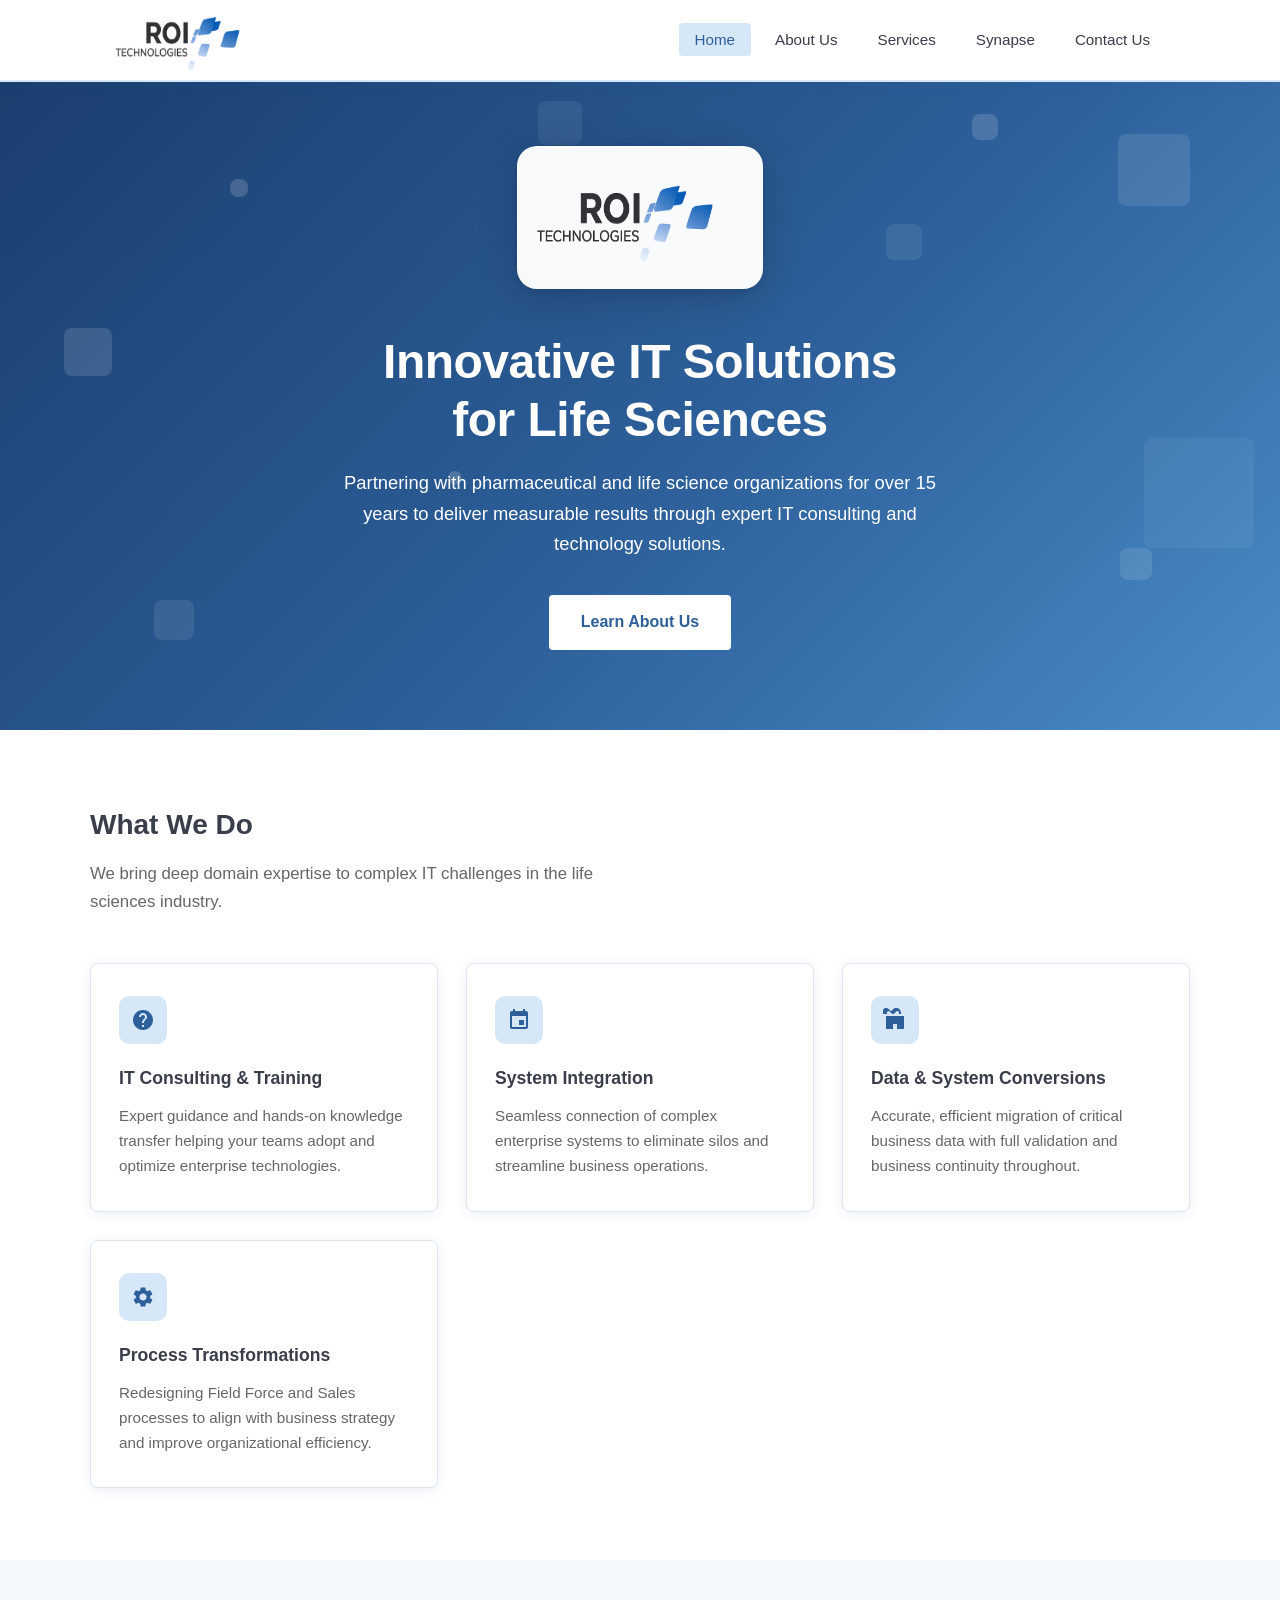
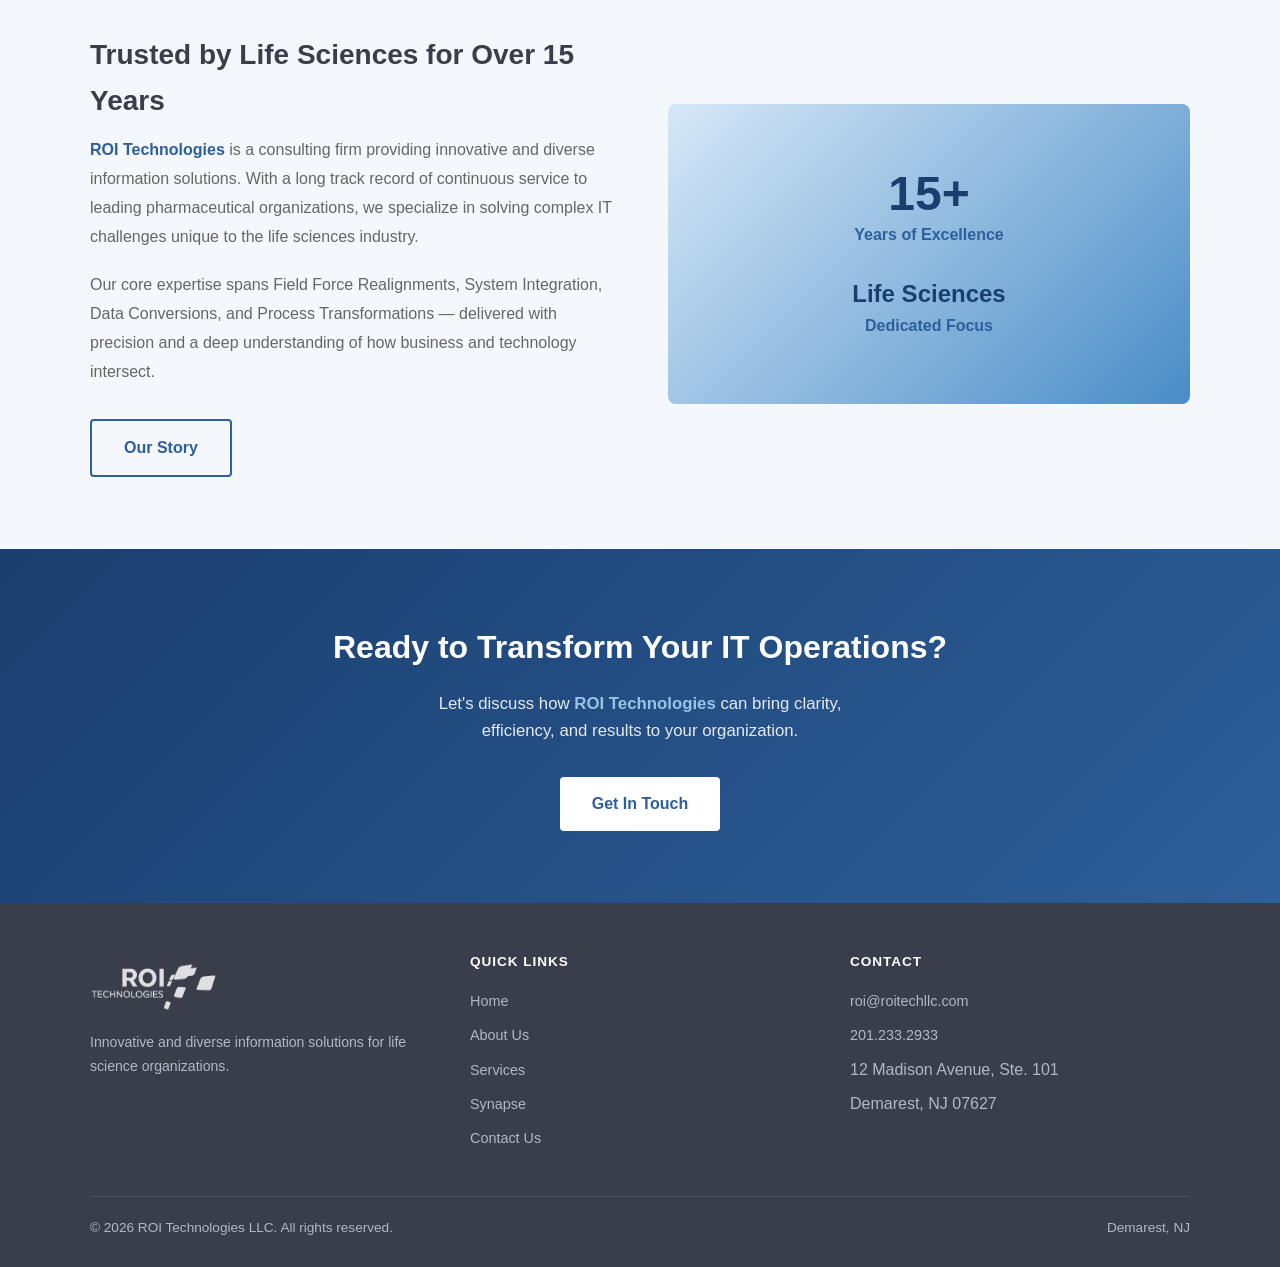
==== index.html @ d8c451ba "Add Synapse app page; link it in nav and footer across all pages Co-Authored-By: Claude Opus 4.8 (1M" ====
<!DOCTYPE html>
<html lang="en">
<head>
  <meta charset="UTF-8" />
  <meta name="viewport" content="width=device-width, initial-scale=1.0" />
  <title>ROI Technologies — IT Consulting for Life Sciences</title>
  <meta name="description" content="ROI Technologies is an IT consulting firm specializing in life science organizations. 15+ years delivering system integrations, data conversions, and process transformations." />
  <link rel="stylesheet" href="css/styles.css" />
</head>
<body>

  <!-- NAVIGATION -->
  <header>
    <nav>
      <a class="nav-logo" href="index.html">
        <img src="images/RT_LOGO_HIGH_RES.png" alt="ROI Technologies" />
      </a>
      <ul class="nav-links">
        <li><a href="index.html" class="active">Home</a></li>
        <li><a href="about.html">About Us</a></li>
        <li><a href="services.html">Services</a></li>
        <li><a href="synapse.html">Synapse</a></li>
        <li><a href="contact.html">Contact Us</a></li>
      </ul>
    </nav>
  </header>

  <!-- HERO -->
  <section class="hero">
    <div class="hero-squares" aria-hidden="true">
      <span class="sq sq-1"></span>
      <span class="sq sq-2"></span>
      <span class="sq sq-3"></span>
      <span class="sq sq-4"></span>
      <span class="sq sq-5"></span>
      <span class="sq sq-6"></span>
      <span class="sq sq-7"></span>
      <span class="sq sq-8"></span>
      <span class="sq sq-9"></span>
      <span class="sq sq-10"></span>
    </div>
    <div class="hero-logo-card">
      <span class="logo-crop">
        <img src="images/RT_LOGO_HIGH_RES.png" alt="ROI Technologies" />
      </span>
    </div>
    <h1>Innovative IT Solutions<br>for Life Sciences</h1>
    <p>Partnering with pharmaceutical and life science organizations for over 15 years to deliver measurable results through expert IT consulting and technology solutions.</p>
    <a href="about.html" class="btn btn-primary">Learn About Us</a>
  </section>

  <!-- SERVICE HIGHLIGHTS -->
  <section>
    <div class="section-inner">
      <h2 class="section-title">What We Do</h2>
      <p class="section-subtitle">We bring deep domain expertise to complex IT challenges in the life sciences industry.</p>

      <div class="cards">
        <div class="card">
          <div class="card-icon">
            <!-- consulting icon -->
            <svg viewBox="0 0 24 24" xmlns="http://www.w3.org/2000/svg">
              <path d="M12 2C6.48 2 2 6.48 2 12s4.48 10 10 10 10-4.48 10-10S17.52 2 12 2zm1 17h-2v-2h2v2zm2.07-7.75l-.9.92C13.45 12.9 13 13.5 13 15h-2v-.5c0-1.1.45-2.1 1.17-2.83l1.24-1.26c.37-.36.59-.86.59-1.41 0-1.1-.9-2-2-2s-2 .9-2 2H8c0-2.21 1.79-4 4-4s4 1.79 4 4c0 .88-.36 1.68-.93 2.25z"/>
            </svg>
          </div>
          <h3>IT Consulting &amp; Training</h3>
          <p>Expert guidance and hands-on knowledge transfer helping your teams adopt and optimize enterprise technologies.</p>
        </div>

        <div class="card">
          <div class="card-icon">
            <!-- integration icon -->
            <svg viewBox="0 0 24 24" xmlns="http://www.w3.org/2000/svg">
              <path d="M17 12h-5v5h5v-5zM16 1v2H8V1H6v2H5c-1.11 0-1.99.9-1.99 2L3 19c0 1.1.89 2 2 2h14c1.1 0 2-.9 2-2V5c0-1.1-.9-2-2-2h-1V1h-2zm3 18H5V8h14v11z"/>
            </svg>
          </div>
          <h3>System Integration</h3>
          <p>Seamless connection of complex enterprise systems to eliminate silos and streamline business operations.</p>
        </div>

        <div class="card">
          <div class="card-icon">
            <!-- data icon -->
            <svg viewBox="0 0 24 24" xmlns="http://www.w3.org/2000/svg">
              <path d="M20 6h-2.18c.07-.44.18-.86.18-1.3C18 2.12 15.88 0 13.3 0c-1.3 0-2.49.52-3.39 1.39L8 3.35 6.09 1.39C5.19.52 4 0 2.7 0 1.12 0-.01 1.12-.01 2.7c0 .44.12.86.18 1.3H-2v2h24V6zm-11.1 0H4.18C4.07 5.57 4 5.14 4 4.7c0-.88.72-1.6 1.6-1.6.44 0 .83.18 1.12.47l2.3 2.28-.12.15zM16 4.7c0 .44-.07.87-.18 1.3h-4.72l-.12-.15 2.3-2.28c.29-.29.68-.47 1.12-.47.88 0 1.6.72 1.6 1.6zM3 8v13h7v-5h4v5h7V8H3z"/>
            </svg>
          </div>
          <h3>Data &amp; System Conversions</h3>
          <p>Accurate, efficient migration of critical business data with full validation and business continuity throughout.</p>
        </div>

        <div class="card">
          <div class="card-icon">
            <!-- process icon -->
            <svg viewBox="0 0 24 24" xmlns="http://www.w3.org/2000/svg">
              <path d="M19.14 12.94c.04-.3.06-.61.06-.94 0-.32-.02-.64-.07-.94l2.03-1.58c.18-.14.23-.41.12-.61l-1.92-3.32c-.12-.22-.37-.29-.59-.22l-2.39.96c-.5-.38-1.03-.7-1.62-.94l-.36-2.54c-.04-.24-.24-.41-.48-.41h-3.84c-.24 0-.43.17-.47.41l-.36 2.54c-.59.24-1.13.57-1.62.94l-2.39-.96c-.22-.08-.47 0-.59.22L2.74 8.87c-.12.21-.08.47.12.61l2.03 1.58c-.05.3-.09.63-.09.94s.02.64.07.94l-2.03 1.58c-.18.14-.23.41-.12.61l1.92 3.32c.12.22.37.29.59.22l2.39-.96c.5.38 1.03.7 1.62.94l.36 2.54c.05.24.24.41.48.41h3.84c.24 0 .44-.17.47-.41l.36-2.54c.59-.24 1.13-.56 1.62-.94l2.39.96c.22.08.47 0 .59-.22l1.92-3.32c.12-.22.07-.47-.12-.61l-2.01-1.58zM12 15.6c-1.98 0-3.6-1.62-3.6-3.6s1.62-3.6 3.6-3.6 3.6 1.62 3.6 3.6-1.62 3.6-3.6 3.6z"/>
            </svg>
          </div>
          <h3>Process Transformations</h3>
          <p>Redesigning Field Force and Sales processes to align with business strategy and improve organizational efficiency.</p>
        </div>
      </div>
    </div>
  </section>

  <!-- ABOUT SNIPPET -->
  <section class="bg-light">
    <div class="section-inner">
      <div class="two-col">
        <div>
          <h2 class="section-title">Trusted by Life Sciences for Over 15 Years</h2>
          <p style="color: var(--text-light); font-size: 1rem; line-height: 1.8; margin-bottom: 20px;">
            <span class="brand">ROI Technologies</span> is a consulting firm providing innovative and diverse information solutions. With a long track record of continuous service to leading pharmaceutical organizations, we specialize in solving complex IT challenges unique to the life sciences industry.
          </p>
          <p style="color: var(--text-light); font-size: 1rem; line-height: 1.8; margin-bottom: 32px;">
            Our core expertise spans Field Force Realignments, System Integration, Data Conversions, and Process Transformations — delivered with precision and a deep understanding of how business and technology intersect.
          </p>
          <a href="about.html" class="btn btn-outline">Our Story</a>
        </div>
        <div style="background: linear-gradient(135deg, #d6e8f7 0%, #4a8cc7 100%); border-radius: 8px; min-height: 300px; display: flex; align-items: center; justify-content: center;">
          <div style="text-align: center; padding: 32px;">
            <div style="font-size: 3rem; font-weight: 800; color: #1a3e6e; line-height: 1;">15+</div>
            <div style="font-size: 1rem; color: #2d5f9a; font-weight: 600; margin-top: 4px;">Years of Excellence</div>
            <div style="margin-top: 32px; font-size: 1.5rem; font-weight: 800; color: #1a3e6e; line-height: 1.2; white-space: nowrap;">Life Sciences</div>
            <div style="font-size: 1rem; color: #2d5f9a; font-weight: 600; margin-top: 4px;">Dedicated Focus</div>
          </div>
        </div>
      </div>
    </div>
  </section>

  <!-- CTA BAND -->
  <section class="cta-band">
    <h2>Ready to Transform Your IT Operations?</h2>
    <p>Let's discuss how <span class="brand">ROI Technologies</span> can bring clarity, efficiency, and results to your organization.</p>
    <a href="contact.html" class="btn btn-white">Get In Touch</a>
  </section>

  <!-- FOOTER -->
  <footer>
    <div class="footer-inner">
      <div class="footer-brand">
        <div class="footer-logo-wrap">
          <img src="images/RT_LOGO_HIGH_RES.png" alt="ROI Technologies" />
        </div>
        <p>Innovative and diverse information solutions for life science organizations.</p>
      </div>
      <div class="footer-col">
        <h4>Quick Links</h4>
        <ul>
          <li><a href="index.html">Home</a></li>
          <li><a href="about.html">About Us</a></li>
          <li><a href="services.html">Services</a></li>
          <li><a href="synapse.html">Synapse</a></li>
          <li><a href="contact.html">Contact Us</a></li>
        </ul>
      </div>
      <div class="footer-col">
        <h4>Contact</h4>
        <ul>
          <li><a href="mailto:roi@roitechllc.com">roi@roitechllc.com</a></li>
          <li><a href="tel:+12012332933">201.233.2933</a></li>
          <li>12 Madison Avenue, Ste. 101</li>
          <li>Demarest, NJ 07627</li>
        </ul>
      </div>
    </div>
    <div class="footer-bottom">
      <span>&copy; 2026 ROI Technologies LLC. All rights reserved.</span>
      <span>Demarest, NJ</span>
    </div>
  </footer>

</body>
</html>
---- css/styles.css ----
/* =========================================================
   ROI Technologies — Site Stylesheet
   Colors derived from brand logo
   ========================================================= */

:root {
  --blue-dark:   #2d5f9a;
  --blue-mid:    #4a8cc7;
  --blue-light:  #d6e8f7;
  --charcoal:    #3a3d4a;
  --text:        #333333;
  --text-light:  #666666;
  --bg-light:    #f4f7fb;
  --white:       #ffffff;
  --border:      #dde5f0;
  --shadow:      0 2px 12px rgba(45, 95, 154, 0.10);
}

* {
  box-sizing: border-box;
  margin: 0;
  padding: 0;
}

html { scroll-behavior: smooth; }

body {
  font-family: 'Segoe UI', Arial, sans-serif;
  color: var(--text);
  line-height: 1.65;
  background: var(--white);
}

a { color: var(--blue-dark); text-decoration: none; }
a:hover { color: var(--blue-mid); }

img { max-width: 100%; display: block; }

/* ── ANIMATIONS ─────────────────────────────────────────── */

@keyframes navLogoIn {
  from { opacity: 0; transform: translateX(-20px); }
  to   { opacity: 1; transform: translateX(0); }
}

@keyframes heroLogoIn {
  0%   { opacity: 0; transform: scale(0.75) translateY(-16px); }
  70%  { opacity: 1; transform: scale(1.04) translateY(2px); }
  100% { opacity: 1; transform: scale(1) translateY(0); }
}

@keyframes logoGlow {
  0%, 100% { box-shadow: 0 8px 32px rgba(0,0,0,0.12), 0 0 0 0 rgba(74,140,199,0); }
  50%       { box-shadow: 0 8px 32px rgba(0,0,0,0.12), 0 0 28px 6px rgba(74,140,199,0.28); }
}

@keyframes fadeUp {
  from { opacity: 0; transform: translateY(16px); }
  to   { opacity: 1; transform: translateY(0); }
}

@keyframes floatA {
  0%   { transform: rotate(var(--rot)) translateY(0px); }
  50%  { transform: rotate(calc(var(--rot) + 7deg)) translateY(-20px); }
  100% { transform: rotate(var(--rot)) translateY(0px); }
}

@keyframes floatB {
  0%   { transform: rotate(var(--rot)) translate(0px, 0px); }
  33%  { transform: rotate(calc(var(--rot) - 5deg)) translate(10px, -16px); }
  66%  { transform: rotate(calc(var(--rot) + 4deg)) translate(-7px, -8px); }
  100% { transform: rotate(var(--rot)) translate(0px, 0px); }
}

/* ── NAVIGATION ─────────────────────────────────────────── */

header {
  background: var(--white);
  border-bottom: 2px solid var(--blue-light);
  position: sticky;
  top: 0;
  z-index: 100;
  box-shadow: var(--shadow);
}

nav {
  max-width: 1100px;
  margin: 0 auto;
  padding: 0 24px;
  display: flex;
  align-items: center;
  justify-content: space-between;
  height: 80px;
}

/* Crop the PNG's built-in white padding so only the logo content shows */
.nav-logo {
  display: block;
  overflow: hidden;
  width: 148px;
  height: 80px;
  flex-shrink: 0;
}

.nav-logo img {
  height: 130px;
  width: auto;
  display: block;
  margin-top: -20px;
  margin-left: -14px;
  animation: navLogoIn 0.55s cubic-bezier(0.22, 1, 0.36, 1) both;
  transition: transform 0.25s ease, filter 0.25s ease;
}

.nav-logo:hover img {
  transform: scale(1.04);
  filter: drop-shadow(0 4px 14px rgba(45, 95, 154, 0.35));
}

.nav-links {
  list-style: none;
  display: flex;
  gap: 8px;
}

.nav-links li a {
  font-size: 0.95rem;
  font-weight: 500;
  color: var(--charcoal);
  padding: 8px 16px;
  border-radius: 4px;
  transition: background 0.2s, color 0.2s;
}

.nav-links li a:hover,
.nav-links li a.active {
  background: var(--blue-light);
  color: var(--blue-dark);
}

/* ── HERO ───────────────────────────────────────────────── */

.hero {
  background: linear-gradient(135deg, #1a3e6e 0%, #2d5f9a 55%, #4a8cc7 100%);
  color: var(--white);
  padding: 64px 24px 80px;
  text-align: center;
  position: relative;
  overflow: hidden;
}

/* ── FLOATING SQUARES ───────────────────────────────────── */

.hero-squares {
  position: absolute;
  inset: 0;
  pointer-events: none;
  overflow: hidden;
}

.sq {
  position: absolute;
  border-radius: 8px;
  background: #ffffff;
}

/* Large bg square — top-right */
.sq-1  { --rot: -18deg; width: 72px;  height: 72px;  top:  8%; right: 7%;   opacity: 0.10; animation: floatA  8s  ease-in-out infinite 0s; }
/* Medium — far left mid */
.sq-2  { --rot:  14deg; width: 48px;  height: 48px;  top: 38%; left:  5%;   opacity: 0.13; animation: floatB  11s ease-in-out infinite 1.2s; }
/* Small — lower right */
.sq-3  { --rot: -28deg; width: 32px;  height: 32px;  top: 72%; right: 10%;  opacity: 0.11; animation: floatA  9s  ease-in-out infinite 2s; }
/* Tiny — upper left */
.sq-4  { --rot:  22deg; width: 18px;  height: 18px;  top: 15%; left: 18%;   opacity: 0.17; animation: floatB  7s  ease-in-out infinite 0.5s; }
/* Medium — lower left */
.sq-5  { --rot: -10deg; width: 40px;  height: 40px;  top: 80%; left: 12%;   opacity: 0.09; animation: floatA  13s ease-in-out infinite 3s; }
/* XL ghost square — bottom right */
.sq-6  { --rot:  18deg; width: 110px; height: 110px; top: 55%; right: 2%;   opacity: 0.05; animation: floatB  16s ease-in-out infinite 1s; }
/* Small — upper far right */
.sq-7  { --rot: -22deg; width: 26px;  height: 26px;  top:  5%; right: 22%;  opacity: 0.15; animation: floatA  6s  ease-in-out infinite 2.8s; }
/* Medium — center-right upper */
.sq-8  { --rot:  30deg; width: 36px;  height: 36px;  top: 22%; right: 28%;  opacity: 0.08; animation: floatB  10s ease-in-out infinite 4s; }
/* Tiny — center-left lower */
.sq-9  { --rot: -35deg; width: 14px;  height: 14px;  top: 60%; left: 35%;   opacity: 0.18; animation: floatA  5s  ease-in-out infinite 1.5s; }
/* Medium — top center */
.sq-10 { --rot:  8deg;  width: 44px;  height: 44px;  top:  3%; left: 42%;   opacity: 0.07; animation: floatB  14s ease-in-out infinite 0.3s; }

/* Hero logo card */
.hero-logo-card {
  display: inline-block;
  background: rgba(255,255,255,0.97);
  border-radius: 20px;
  padding: 14px 18px;
  margin-bottom: 44px;
  box-shadow: 0 8px 40px rgba(0,0,0,0.18), 0 2px 8px rgba(0,0,0,0.10);
  animation: heroLogoIn 0.75s cubic-bezier(0.34, 1.56, 0.64, 1) both,
             logoGlow 3.5s ease-in-out 0.75s infinite;
}

/* Crop window — strips the PNG's built-in white padding */
.logo-crop {
  display: block;
  width: 210px;
  height: 115px;
  overflow: hidden;
}

.logo-crop img {
  height: 185px;
  width: auto;
  display: block;
  margin-top: -27px;
  margin-left: -20px;
}

.hero h1 {
  font-size: clamp(1.8rem, 4vw, 3rem);
  font-weight: 700;
  line-height: 1.2;
  margin-bottom: 20px;
  letter-spacing: -0.5px;
  animation: fadeUp 0.6s ease both;
  animation-delay: 0.35s;
}

.hero p {
  font-size: 1.15rem;
  max-width: 640px;
  margin: 0 auto 36px;
  opacity: 0.9;
  animation: fadeUp 0.6s ease both;
  animation-delay: 0.5s;
}

.hero .btn {
  animation: fadeUp 0.6s ease both;
  animation-delay: 0.65s;
}


.btn {
  display: inline-block;
  padding: 14px 32px;
  border-radius: 4px;
  font-size: 1rem;
  font-weight: 600;
  transition: background 0.2s, transform 0.15s;
}

.btn-primary {
  background: var(--white);
  color: var(--blue-dark);
}

.btn-primary:hover {
  background: var(--blue-light);
  color: var(--blue-dark);
  transform: translateY(-1px);
}

.btn-outline {
  border: 2px solid var(--blue-dark);
  color: var(--blue-dark);
  background: transparent;
}

.btn-outline:hover {
  background: var(--blue-dark);
  color: var(--white);
  transform: translateY(-1px);
}

/* ── PAGE HEADER (inner pages) ──────────────────────────── */

.page-header {
  background: linear-gradient(135deg, #1a3e6e 0%, #2d5f9a 100%);
  color: var(--white);
  padding: 56px 24px;
  text-align: center;
  position: relative;
  overflow: hidden;
}

.page-header::after {
  content: '';
  position: absolute;
  right: -30px;
  top: 50%;
  transform: translateY(-50%);
  width: 240px;
  height: 240px;
  background: url('../images/RT_LOGO_HIGH_RES.png') center/contain no-repeat;
  opacity: 0.08;
  filter: brightness(0) invert(1);
  pointer-events: none;
}

.page-header h1 {
  font-size: clamp(1.6rem, 3vw, 2.4rem);
  font-weight: 700;
}

.page-header p {
  margin-top: 12px;
  font-size: 1.05rem;
  opacity: 0.88;
  max-width: 560px;
  margin-left: auto;
  margin-right: auto;
}

/* ── SECTIONS ───────────────────────────────────────────── */

section {
  padding: 72px 24px;
}

.section-inner {
  max-width: 1100px;
  margin: 0 auto;
}

.section-title {
  font-size: 1.75rem;
  font-weight: 700;
  color: var(--charcoal);
  margin-bottom: 12px;
}

.section-subtitle {
  font-size: 1.05rem;
  color: var(--text-light);
  max-width: 560px;
  margin-bottom: 48px;
}

.bg-light { background: var(--bg-light); }

/* ── CARDS (home service highlights) ───────────────────── */

.cards {
  display: grid;
  grid-template-columns: repeat(auto-fit, minmax(280px, 1fr));
  gap: 28px;
  margin-top: 48px;
}

.card {
  background: var(--white);
  border: 1px solid var(--border);
  border-radius: 8px;
  padding: 32px 28px;
  box-shadow: var(--shadow);
  transition: transform 0.2s, box-shadow 0.2s;
}

.card:hover {
  transform: translateY(-3px);
  box-shadow: 0 6px 24px rgba(45, 95, 154, 0.15);
}

.card-icon {
  width: 48px;
  height: 48px;
  background: var(--blue-light);
  border-radius: 10px;
  display: flex;
  align-items: center;
  justify-content: center;
  margin-bottom: 20px;
}

.card-icon svg {
  width: 24px;
  height: 24px;
  fill: var(--blue-dark);
}

.card h3 {
  font-size: 1.1rem;
  color: var(--charcoal);
  margin-bottom: 10px;
}

.card p {
  font-size: 0.95rem;
  color: var(--text-light);
}

/* ── TWO-COLUMN LAYOUT ──────────────────────────────────── */

.two-col {
  display: grid;
  grid-template-columns: 1fr 1fr;
  gap: 56px;
  align-items: center;
}

.two-col.reverse { direction: rtl; }
.two-col.reverse > * { direction: ltr; }

.two-col img {
  border-radius: 8px;
  box-shadow: var(--shadow);
}

/* ── ABOUT PAGE ─────────────────────────────────────────── */

.about-intro {
  font-size: 1.1rem;
  color: var(--text);
  max-width: 760px;
  line-height: 1.8;
}

.about-intro + .about-intro {
  margin-top: 20px;
}

.stat-row {
  display: flex;
  gap: 40px;
  flex-wrap: wrap;
  margin-top: 40px;
}

.stat {
  text-align: center;
}

.stat-number {
  font-size: 2.5rem;
  font-weight: 700;
  color: var(--blue-dark);
  line-height: 1;
}

.stat-label {
  font-size: 0.9rem;
  color: var(--text-light);
  margin-top: 4px;
}

.team-grid {
  display: grid;
  grid-template-columns: repeat(auto-fit, minmax(240px, 1fr));
  gap: 32px;
  margin-top: 40px;
}

.team-card {
  background: var(--white);
  border: 1px solid var(--border);
  border-radius: 8px;
  padding: 32px 24px;
  text-align: center;
  box-shadow: var(--shadow);
}

.team-avatar {
  width: 72px;
  height: 72px;
  background: var(--blue-light);
  border-radius: 50%;
  margin: 0 auto 16px;
  display: flex;
  align-items: center;
  justify-content: center;
  font-size: 1.6rem;
  font-weight: 700;
  color: var(--blue-dark);
}

.team-card h3 {
  font-size: 1.1rem;
  color: var(--charcoal);
}

.team-card .role {
  font-size: 0.9rem;
  color: var(--blue-mid);
  font-weight: 500;
  margin-top: 4px;
}

.team-card p {
  font-size: 0.9rem;
  color: var(--text-light);
  margin-top: 12px;
}

/* ── SERVICES PAGE ──────────────────────────────────────── */

.services-grid {
  display: grid;
  grid-template-columns: repeat(auto-fit, minmax(300px, 1fr));
  gap: 28px;
}

.service-item {
  background: var(--white);
  border-left: 4px solid var(--blue-dark);
  border-radius: 0 8px 8px 0;
  padding: 28px 28px 28px 24px;
  box-shadow: var(--shadow);
}

.service-item h3 {
  font-size: 1.1rem;
  color: var(--charcoal);
  margin-bottom: 10px;
}

.service-item p {
  font-size: 0.95rem;
  color: var(--text-light);
}

/* ── CONTACT PAGE ───────────────────────────────────────── */

.contact-layout {
  display: grid;
  grid-template-columns: 1fr 1.4fr;
  gap: 56px;
  align-items: start;
}

.contact-info h2 {
  font-size: 1.4rem;
  color: var(--charcoal);
  margin-bottom: 24px;
}

.contact-detail {
  display: flex;
  gap: 14px;
  align-items: flex-start;
  margin-bottom: 20px;
}

.contact-detail-icon {
  width: 40px;
  height: 40px;
  background: var(--blue-light);
  border-radius: 8px;
  display: flex;
  align-items: center;
  justify-content: center;
  flex-shrink: 0;
}

.contact-detail-icon svg {
  width: 18px;
  height: 18px;
  fill: var(--blue-dark);
}

.contact-detail-text strong {
  display: block;
  font-size: 0.8rem;
  text-transform: uppercase;
  letter-spacing: 0.05em;
  color: var(--text-light);
  margin-bottom: 2px;
}

.contact-detail-text span,
.contact-detail-text a {
  font-size: 0.98rem;
  color: var(--text);
}

/* contact form */
.contact-form-wrap {
  background: var(--bg-light);
  border: 1px solid var(--border);
  border-radius: 8px;
  padding: 36px;
}

.contact-form-wrap h2 {
  font-size: 1.3rem;
  color: var(--charcoal);
  margin-bottom: 24px;
}

.form-group {
  margin-bottom: 20px;
}

.form-group label {
  display: block;
  font-size: 0.88rem;
  font-weight: 600;
  color: var(--charcoal);
  margin-bottom: 6px;
}

.form-group input,
.form-group textarea,
.form-group select {
  width: 100%;
  padding: 10px 14px;
  border: 1px solid var(--border);
  border-radius: 4px;
  font-size: 0.95rem;
  font-family: inherit;
  color: var(--text);
  background: var(--white);
  transition: border-color 0.2s;
}

.form-group input:focus,
.form-group textarea:focus,
.form-group select:focus {
  outline: none;
  border-color: var(--blue-mid);
  box-shadow: 0 0 0 3px rgba(74, 140, 199, 0.15);
}

.form-group textarea { resize: vertical; min-height: 120px; }

.form-note {
  font-size: 0.82rem;
  color: var(--text-light);
  margin-top: 12px;
}

.req { color: var(--blue-dark); font-weight: 700; }

/* Brand name highlight in body text */
.brand { color: var(--blue-dark); font-weight: 700; }

/* On dark/blue backgrounds the dark blue is invisible — use light blue instead */
.cta-band .brand,
.hero .brand,
.page-header .brand { color: #a8d4f5; font-weight: 700; }

.form-result-success {
  padding: 14px 16px;
  background: #edfaf3;
  border: 1px solid #6fcf97;
  border-radius: 6px;
  color: #1a6636;
  font-size: 0.93rem;
  line-height: 1.5;
}

.form-result-error {
  padding: 14px 16px;
  background: #fff0f0;
  border: 1px solid #e57373;
  border-radius: 6px;
  color: #b71c1c;
  font-size: 0.93rem;
  line-height: 1.5;
}

.form-result-error a { color: #b71c1c; text-decoration: underline; }

@keyframes spin {
  to { transform: rotate(360deg); }
}

/* ── HOME CTA BAND ──────────────────────────────────────── */

.cta-band {
  background: linear-gradient(135deg, #1a3e6e 0%, #2d5f9a 100%);
  color: var(--white);
  text-align: center;
  padding: 72px 24px;
}

.cta-band h2 {
  font-size: clamp(1.4rem, 3vw, 2rem);
  margin-bottom: 16px;
}

.cta-band p {
  font-size: 1.05rem;
  opacity: 0.88;
  max-width: 480px;
  margin: 0 auto 32px;
}

.btn-white {
  background: var(--white);
  color: var(--blue-dark);
  font-weight: 600;
}

.btn-white:hover {
  background: var(--blue-light);
  color: var(--blue-dark);
  transform: translateY(-1px);
}

/* ── FOOTER ─────────────────────────────────────────────── */

footer {
  background: var(--charcoal);
  color: #b0b8cc;
  padding: 48px 24px 28px;
}

.footer-inner {
  max-width: 1100px;
  margin: 0 auto;
  display: grid;
  grid-template-columns: 1fr 1fr 1fr;
  gap: 40px;
  margin-bottom: 36px;
}

/* Footer logo — crop PNG whitespace, invert to white for dark bg */
.footer-logo-wrap {
  display: block;
  overflow: hidden;
  width: 148px;
  height: 66px;
  margin-bottom: 14px;
}

.footer-logo-wrap img {
  height: 110px;
  width: auto;
  display: block;
  margin-top: -18px;
  margin-left: -14px;
  filter: brightness(0) invert(1);
  opacity: 0.85;
}

.footer-brand p {
  font-size: 0.88rem;
  line-height: 1.7;
}

.footer-col h4 {
  color: var(--white);
  font-size: 0.85rem;
  text-transform: uppercase;
  letter-spacing: 0.07em;
  margin-bottom: 14px;
}

.footer-col ul {
  list-style: none;
}

.footer-col ul li {
  margin-bottom: 8px;
}

.footer-col ul li a {
  color: #b0b8cc;
  font-size: 0.9rem;
  transition: color 0.2s;
}

.footer-col ul li a:hover { color: var(--white); }

.footer-bottom {
  border-top: 1px solid rgba(255,255,255,0.1);
  padding-top: 20px;
  max-width: 1100px;
  margin: 0 auto;
  display: flex;
  justify-content: space-between;
  align-items: center;
  font-size: 0.85rem;
}

/* ── UTILITY ─────────────────────────────────────────────── */

.text-blue { color: var(--blue-dark); }
.mt-8  { margin-top:  8px; }
.mt-16 { margin-top: 16px; }
.mt-24 { margin-top: 24px; }
.mb-0  { margin-bottom: 0; }

/* ── RESPONSIVE ─────────────────────────────────────────── */

@media (max-width: 768px) {
  .nav-links { display: none; }

  .two-col,
  .contact-layout,
  .footer-inner {
    grid-template-columns: 1fr;
    direction: ltr;
  }

  .two-col.reverse { direction: ltr; }

  section { padding: 52px 20px; }

  .hero { padding: 72px 20px; }

  .stat-row { gap: 28px; }
}
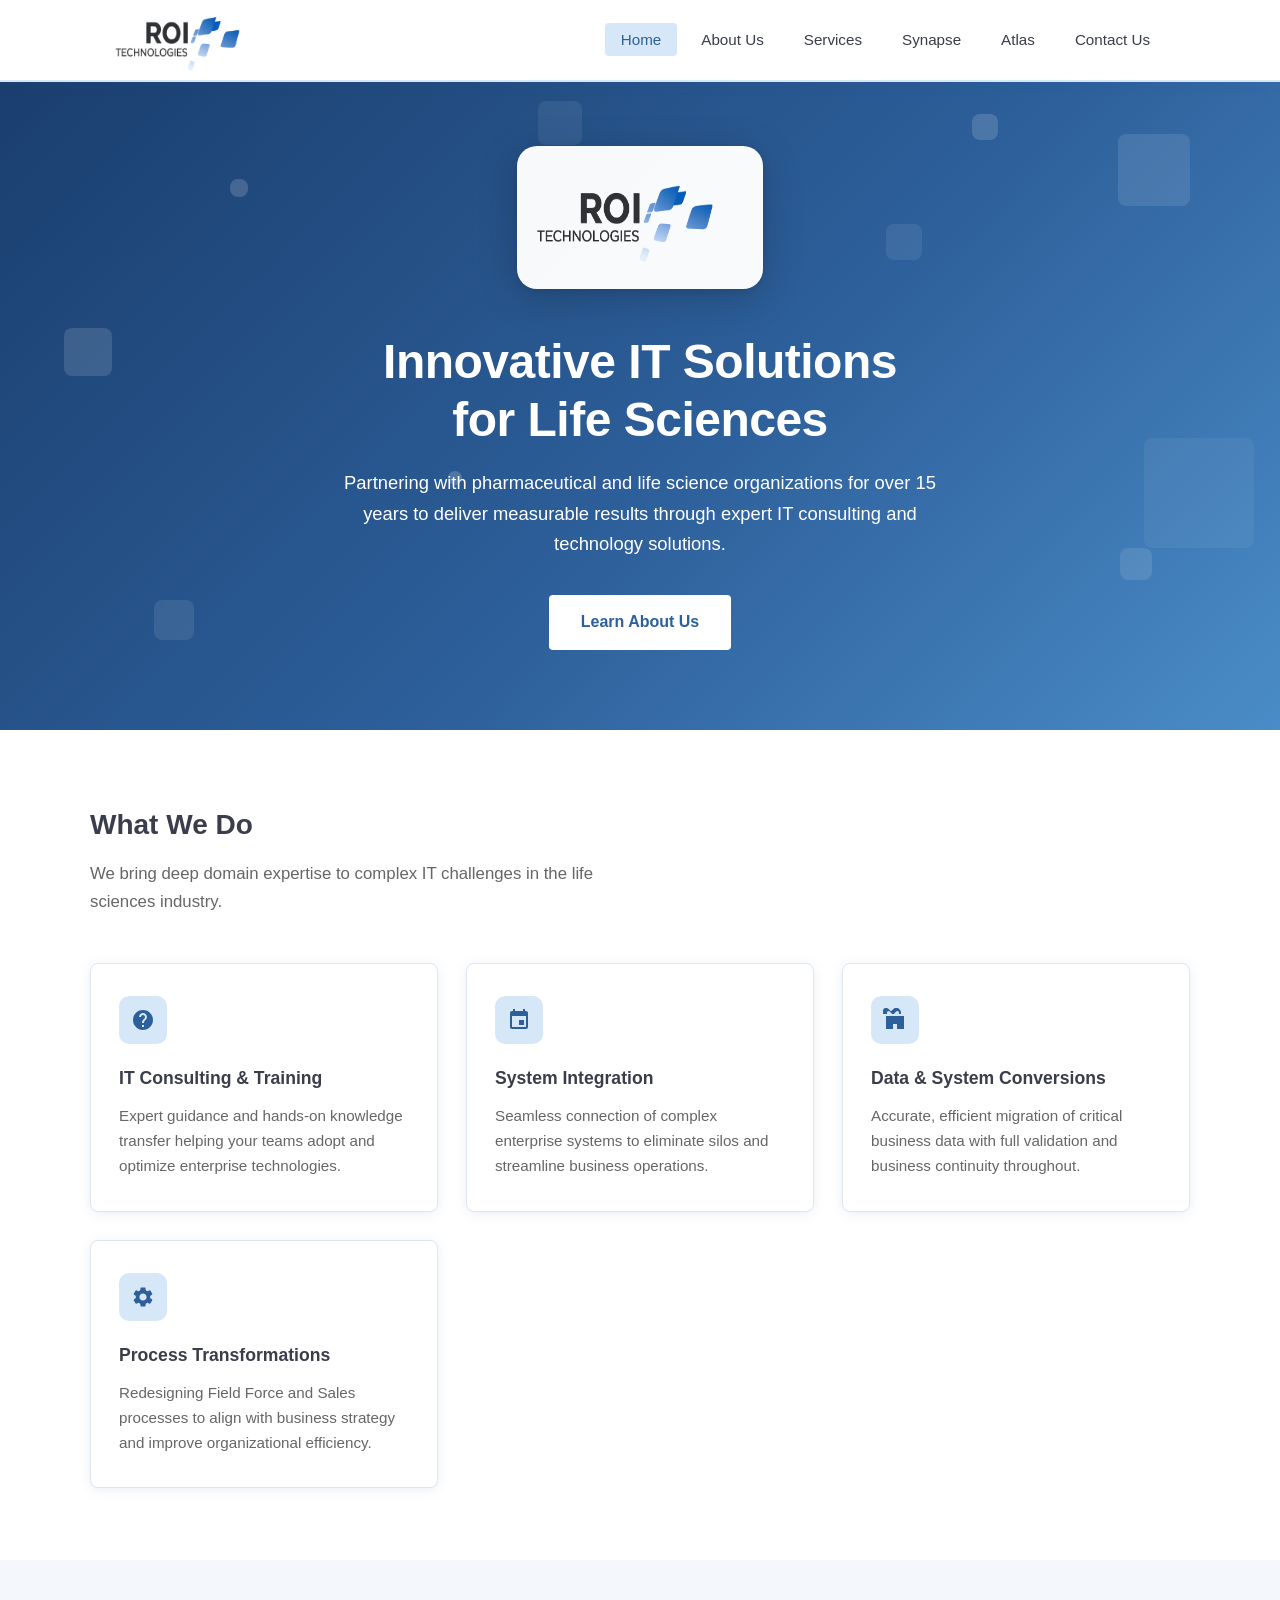
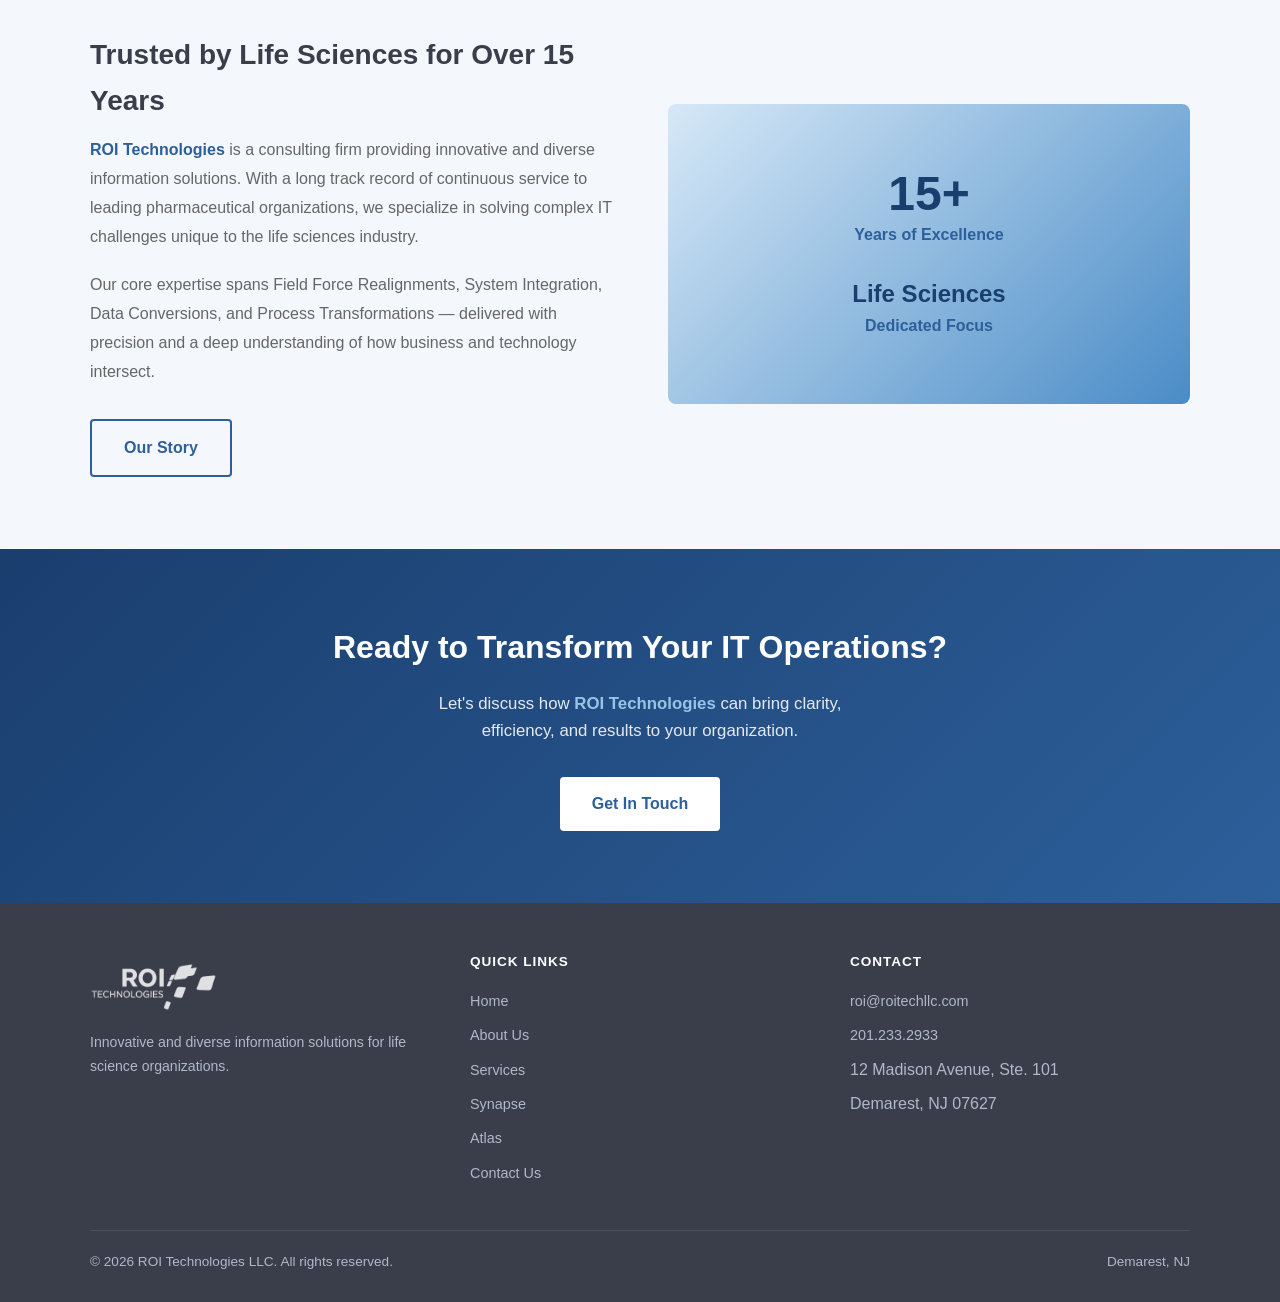
==== commit a4ae9f06: "Add Atlas product page; link it in nav and footer across all pages Co-Authored-By: Claude Opus 4.8 <" ====
--- a/index.html
+++ b/index.html
@@ -6,6 +6,9 @@
   <title>ROI Technologies — IT Consulting for Life Sciences</title>
   <meta name="description" content="ROI Technologies is an IT consulting firm specializing in life science organizations. 15+ years delivering system integrations, data conversions, and process transformations." />
   <link rel="stylesheet" href="css/styles.css" />
+  <link rel="icon" href="favicon.ico" sizes="any" />
+  <link rel="icon" href="favicon.svg" type="image/svg+xml" />
+  <link rel="apple-touch-icon" href="apple-touch-icon.png" />
 </head>
 <body>
 
@@ -20,6 +23,7 @@
         <li><a href="about.html">About Us</a></li>
         <li><a href="services.html">Services</a></li>
         <li><a href="synapse.html">Synapse</a></li>
+        <li><a href="atlas.html">Atlas</a></li>
         <li><a href="contact.html">Contact Us</a></li>
       </ul>
     </nav>
@@ -152,6 +156,7 @@
           <li><a href="about.html">About Us</a></li>
           <li><a href="services.html">Services</a></li>
           <li><a href="synapse.html">Synapse</a></li>
+          <li><a href="atlas.html">Atlas</a></li>
           <li><a href="contact.html">Contact Us</a></li>
         </ul>
       </div>
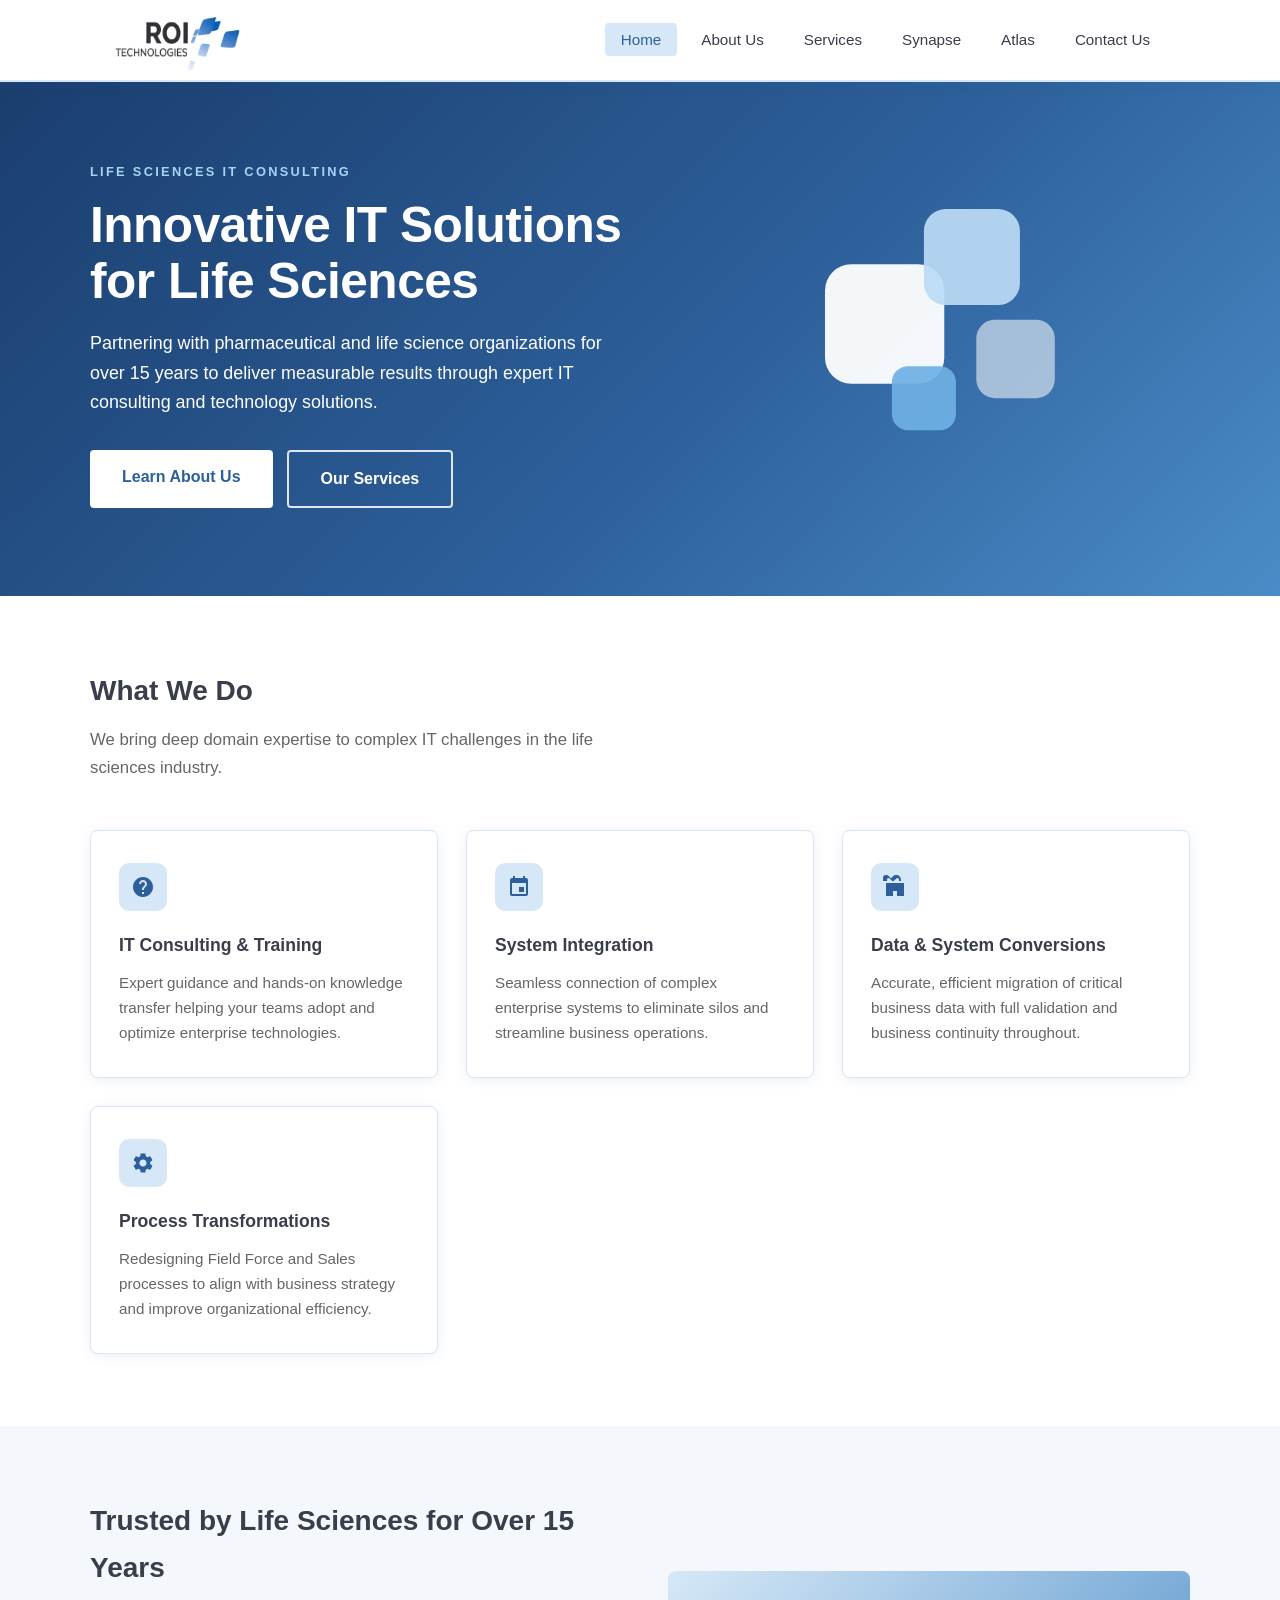
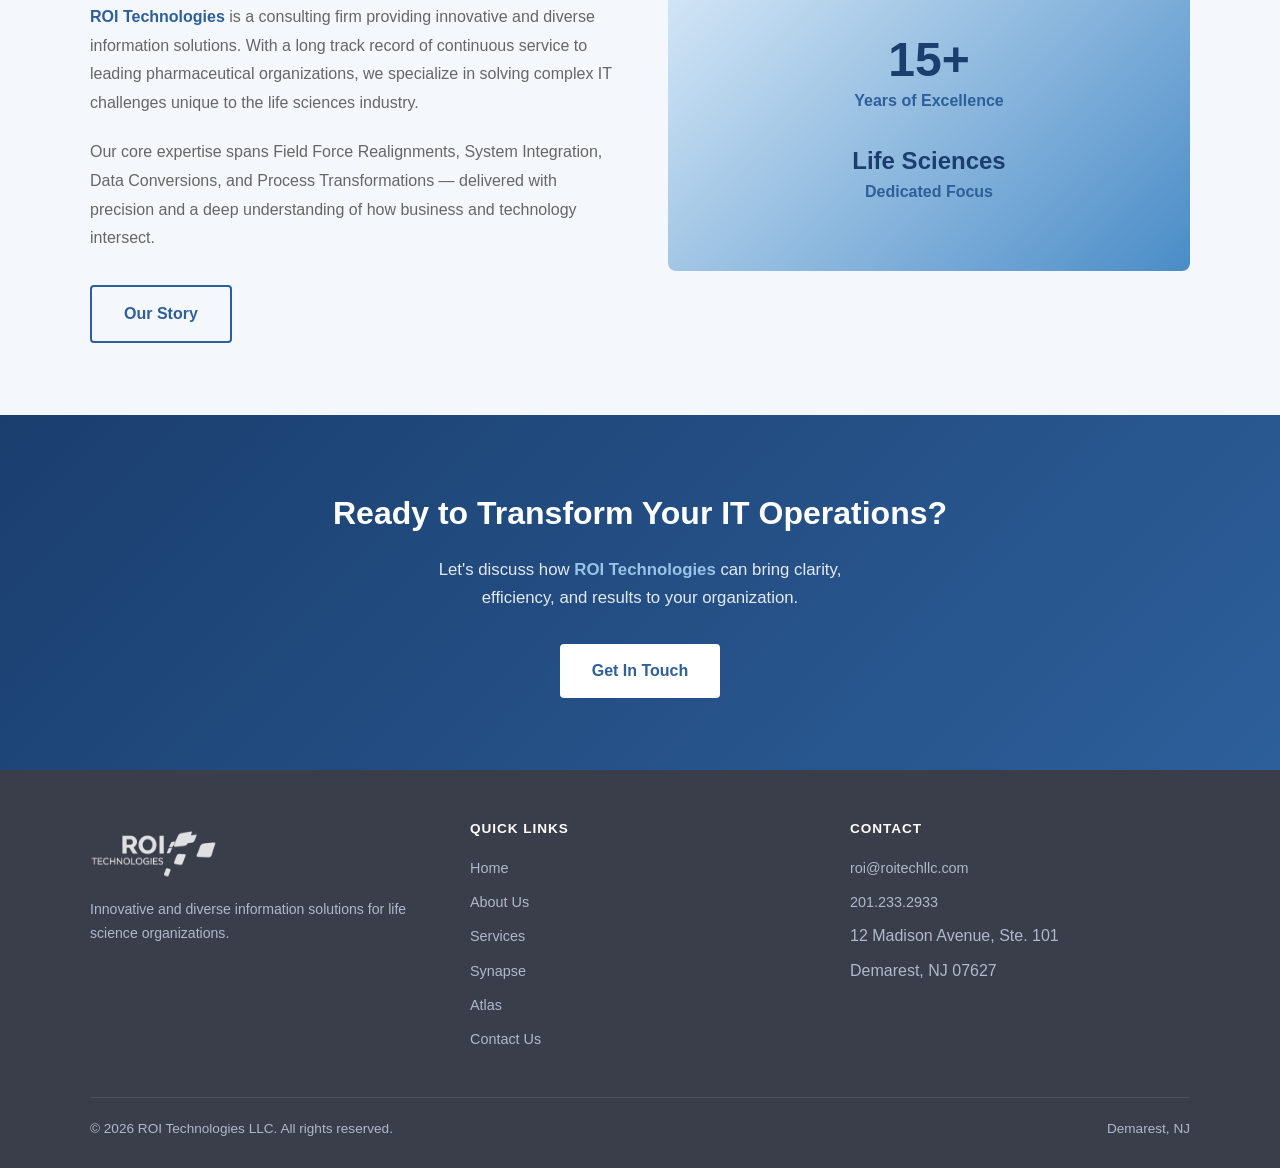
==== commit cb51e22f: "Redesign home hero: split layout with square motif, drop logo card Co-Authored-By: Claude Opus 4.8 <" ====
--- a/index.html
+++ b/index.html
@@ -31,26 +31,25 @@
 
   <!-- HERO -->
   <section class="hero">
-    <div class="hero-squares" aria-hidden="true">
-      <span class="sq sq-1"></span>
-      <span class="sq sq-2"></span>
-      <span class="sq sq-3"></span>
-      <span class="sq sq-4"></span>
-      <span class="sq sq-5"></span>
-      <span class="sq sq-6"></span>
-      <span class="sq sq-7"></span>
-      <span class="sq sq-8"></span>
-      <span class="sq sq-9"></span>
-      <span class="sq sq-10"></span>
+    <div class="hero-inner">
+      <div class="hero-copy">
+        <span class="hero-eyebrow">Life Sciences IT Consulting</span>
+        <h1>Innovative IT Solutions<br>for Life Sciences</h1>
+        <p>Partnering with pharmaceutical and life science organizations for over 15 years to deliver measurable results through expert IT consulting and technology solutions.</p>
+        <div class="hero-actions">
+          <a href="about.html" class="btn btn-primary">Learn About Us</a>
+          <a href="services.html" class="btn btn-hero-outline">Our Services</a>
+        </div>
+      </div>
+      <div class="hero-art" aria-hidden="true">
+        <svg viewBox="0 0 220 210" xmlns="http://www.w3.org/2000/svg">
+          <rect class="ha ha-1" x="22" y="58" width="82" height="82" rx="18" />
+          <rect class="ha ha-2" x="90" y="20" width="66" height="66" rx="15" />
+          <rect class="ha ha-3" x="126" y="96" width="54" height="54" rx="13" />
+          <rect class="ha ha-4" x="68" y="128" width="44" height="44" rx="11" />
+        </svg>
+      </div>
     </div>
-    <div class="hero-logo-card">
-      <span class="logo-crop">
-        <img src="images/RT_LOGO_HIGH_RES.png" alt="ROI Technologies" />
-      </span>
-    </div>
-    <h1>Innovative IT Solutions<br>for Life Sciences</h1>
-    <p>Partnering with pharmaceutical and life science organizations for over 15 years to deliver measurable results through expert IT consulting and technology solutions.</p>
-    <a href="about.html" class="btn btn-primary">Learn About Us</a>
   </section>
 
   <!-- SERVICE HIGHLIGHTS -->
--- a/css/styles.css
+++ b/css/styles.css
@@ -143,98 +143,101 @@
 .hero {
   background: linear-gradient(135deg, #1a3e6e 0%, #2d5f9a 55%, #4a8cc7 100%);
   color: var(--white);
-  padding: 64px 24px 80px;
-  text-align: center;
+  padding: 76px 24px 88px;
   position: relative;
   overflow: hidden;
 }
 
-/* ── FLOATING SQUARES ───────────────────────────────────── */
-
-.hero-squares {
-  position: absolute;
-  inset: 0;
-  pointer-events: none;
-  overflow: hidden;
-}
-
-.sq {
-  position: absolute;
-  border-radius: 8px;
-  background: #ffffff;
-}
-
-/* Large bg square — top-right */
-.sq-1  { --rot: -18deg; width: 72px;  height: 72px;  top:  8%; right: 7%;   opacity: 0.10; animation: floatA  8s  ease-in-out infinite 0s; }
-/* Medium — far left mid */
-.sq-2  { --rot:  14deg; width: 48px;  height: 48px;  top: 38%; left:  5%;   opacity: 0.13; animation: floatB  11s ease-in-out infinite 1.2s; }
-/* Small — lower right */
-.sq-3  { --rot: -28deg; width: 32px;  height: 32px;  top: 72%; right: 10%;  opacity: 0.11; animation: floatA  9s  ease-in-out infinite 2s; }
-/* Tiny — upper left */
-.sq-4  { --rot:  22deg; width: 18px;  height: 18px;  top: 15%; left: 18%;   opacity: 0.17; animation: floatB  7s  ease-in-out infinite 0.5s; }
-/* Medium — lower left */
-.sq-5  { --rot: -10deg; width: 40px;  height: 40px;  top: 80%; left: 12%;   opacity: 0.09; animation: floatA  13s ease-in-out infinite 3s; }
-/* XL ghost square — bottom right */
-.sq-6  { --rot:  18deg; width: 110px; height: 110px; top: 55%; right: 2%;   opacity: 0.05; animation: floatB  16s ease-in-out infinite 1s; }
-/* Small — upper far right */
-.sq-7  { --rot: -22deg; width: 26px;  height: 26px;  top:  5%; right: 22%;  opacity: 0.15; animation: floatA  6s  ease-in-out infinite 2.8s; }
-/* Medium — center-right upper */
-.sq-8  { --rot:  30deg; width: 36px;  height: 36px;  top: 22%; right: 28%;  opacity: 0.08; animation: floatB  10s ease-in-out infinite 4s; }
-/* Tiny — center-left lower */
-.sq-9  { --rot: -35deg; width: 14px;  height: 14px;  top: 60%; left: 35%;   opacity: 0.18; animation: floatA  5s  ease-in-out infinite 1.5s; }
-/* Medium — top center */
-.sq-10 { --rot:  8deg;  width: 44px;  height: 44px;  top:  3%; left: 42%;   opacity: 0.07; animation: floatB  14s ease-in-out infinite 0.3s; }
-
-/* Hero logo card */
-.hero-logo-card {
+.hero-inner {
+  max-width: 1100px;
+  margin: 0 auto;
+  display: grid;
+  grid-template-columns: 1.1fr 0.9fr;
+  align-items: center;
+  gap: 48px;
+}
+
+.hero-copy { text-align: left; }
+
+.hero-eyebrow {
   display: inline-block;
-  background: rgba(255,255,255,0.97);
-  border-radius: 20px;
-  padding: 14px 18px;
-  margin-bottom: 44px;
-  box-shadow: 0 8px 40px rgba(0,0,0,0.18), 0 2px 8px rgba(0,0,0,0.10);
-  animation: heroLogoIn 0.75s cubic-bezier(0.34, 1.56, 0.64, 1) both,
-             logoGlow 3.5s ease-in-out 0.75s infinite;
-}
-
-/* Crop window — strips the PNG's built-in white padding */
-.logo-crop {
-  display: block;
-  width: 210px;
-  height: 115px;
-  overflow: hidden;
-}
-
-.logo-crop img {
-  height: 185px;
-  width: auto;
-  display: block;
-  margin-top: -27px;
-  margin-left: -20px;
-}
-
-.hero h1 {
-  font-size: clamp(1.8rem, 4vw, 3rem);
+  font-size: 0.8rem;
   font-weight: 700;
-  line-height: 1.2;
+  letter-spacing: 0.18em;
+  text-transform: uppercase;
+  color: #a8d4f5;
+  margin-bottom: 16px;
+  animation: fadeUp 0.6s ease both;
+}
+
+.hero-copy h1 {
+  font-size: clamp(2rem, 4.2vw, 3.1rem);
+  font-weight: 700;
+  line-height: 1.12;
+  letter-spacing: -0.5px;
   margin-bottom: 20px;
-  letter-spacing: -0.5px;
   animation: fadeUp 0.6s ease both;
-  animation-delay: 0.35s;
-}
-
-.hero p {
-  font-size: 1.15rem;
-  max-width: 640px;
-  margin: 0 auto 36px;
+  animation-delay: 0.1s;
+}
+
+.hero-copy p {
+  font-size: 1.12rem;
+  max-width: 520px;
   opacity: 0.9;
+  margin-bottom: 32px;
   animation: fadeUp 0.6s ease both;
-  animation-delay: 0.5s;
-}
-
-.hero .btn {
+  animation-delay: 0.22s;
+}
+
+.hero-actions {
+  display: flex;
+  gap: 14px;
+  flex-wrap: wrap;
   animation: fadeUp 0.6s ease both;
-  animation-delay: 0.65s;
+  animation-delay: 0.34s;
+}
+
+.btn-hero-outline {
+  border: 2px solid rgba(255, 255, 255, 0.85);
+  color: var(--white);
+  background: transparent;
+}
+
+.btn-hero-outline:hover {
+  background: var(--white);
+  color: var(--blue-dark);
+  transform: translateY(-1px);
+}
+
+/* Hero art — the brand's square motif, enlarged and gently floating */
+.hero-art {
+  display: flex;
+  justify-content: center;
+  align-items: center;
+}
+
+.hero-art svg {
+  width: 100%;
+  max-width: 320px;
+  height: auto;
+  overflow: visible;
+  animation: fadeUp 0.7s ease both;
+  animation-delay: 0.2s;
+}
+
+.hero-art .ha {
+  transform-box: fill-box;
+  transform-origin: center;
+}
+
+.ha-1 { fill: #ffffff; opacity: 0.95; animation: heroFloat 7s  ease-in-out infinite 0s;   }
+.ha-2 { fill: #bcdcf6; opacity: 0.92; animation: heroFloat 9s  ease-in-out infinite 0.6s; }
+.ha-3 { fill: #ffffff; opacity: 0.55; animation: heroFloat 8s  ease-in-out infinite 1.2s; }
+.ha-4 { fill: #6fb0e4; opacity: 0.92; animation: heroFloat 10s ease-in-out infinite 0.3s; }
+
+@keyframes heroFloat {
+  0%, 100% { transform: rotate(16deg) translateY(0); }
+  50%      { transform: rotate(19deg) translateY(-12px); }
 }
 
 
@@ -795,7 +798,23 @@
 
   section { padding: 52px 20px; }
 
-  .hero { padding: 72px 20px; }
+  .hero { padding: 56px 20px 64px; }
+
+  .hero-inner {
+    grid-template-columns: 1fr;
+    gap: 8px;
+    text-align: center;
+  }
+
+  .hero-copy { text-align: center; }
+
+  .hero-copy p { margin-left: auto; margin-right: auto; }
+
+  .hero-actions { justify-content: center; }
+
+  .hero-art { order: -1; margin-bottom: 8px; }
+
+  .hero-art svg { max-width: 190px; }
 
   .stat-row { gap: 28px; }
 }
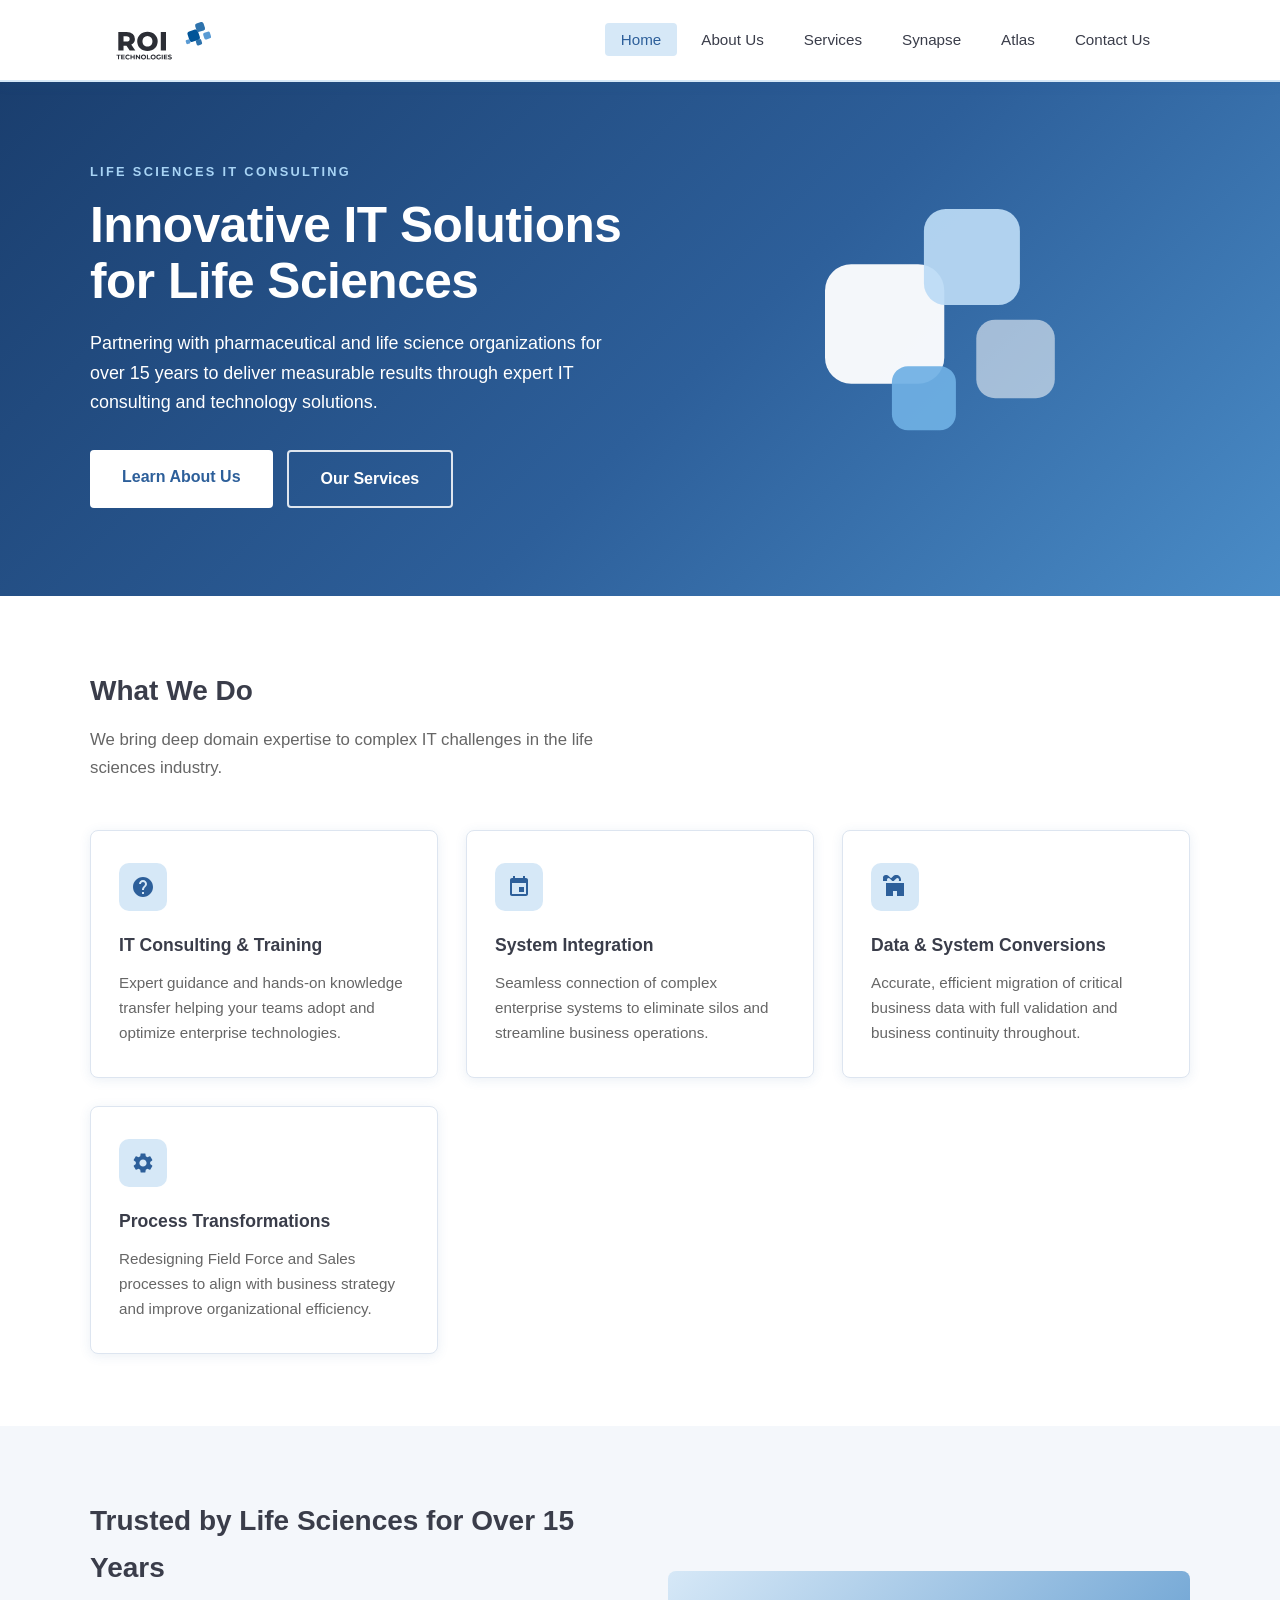
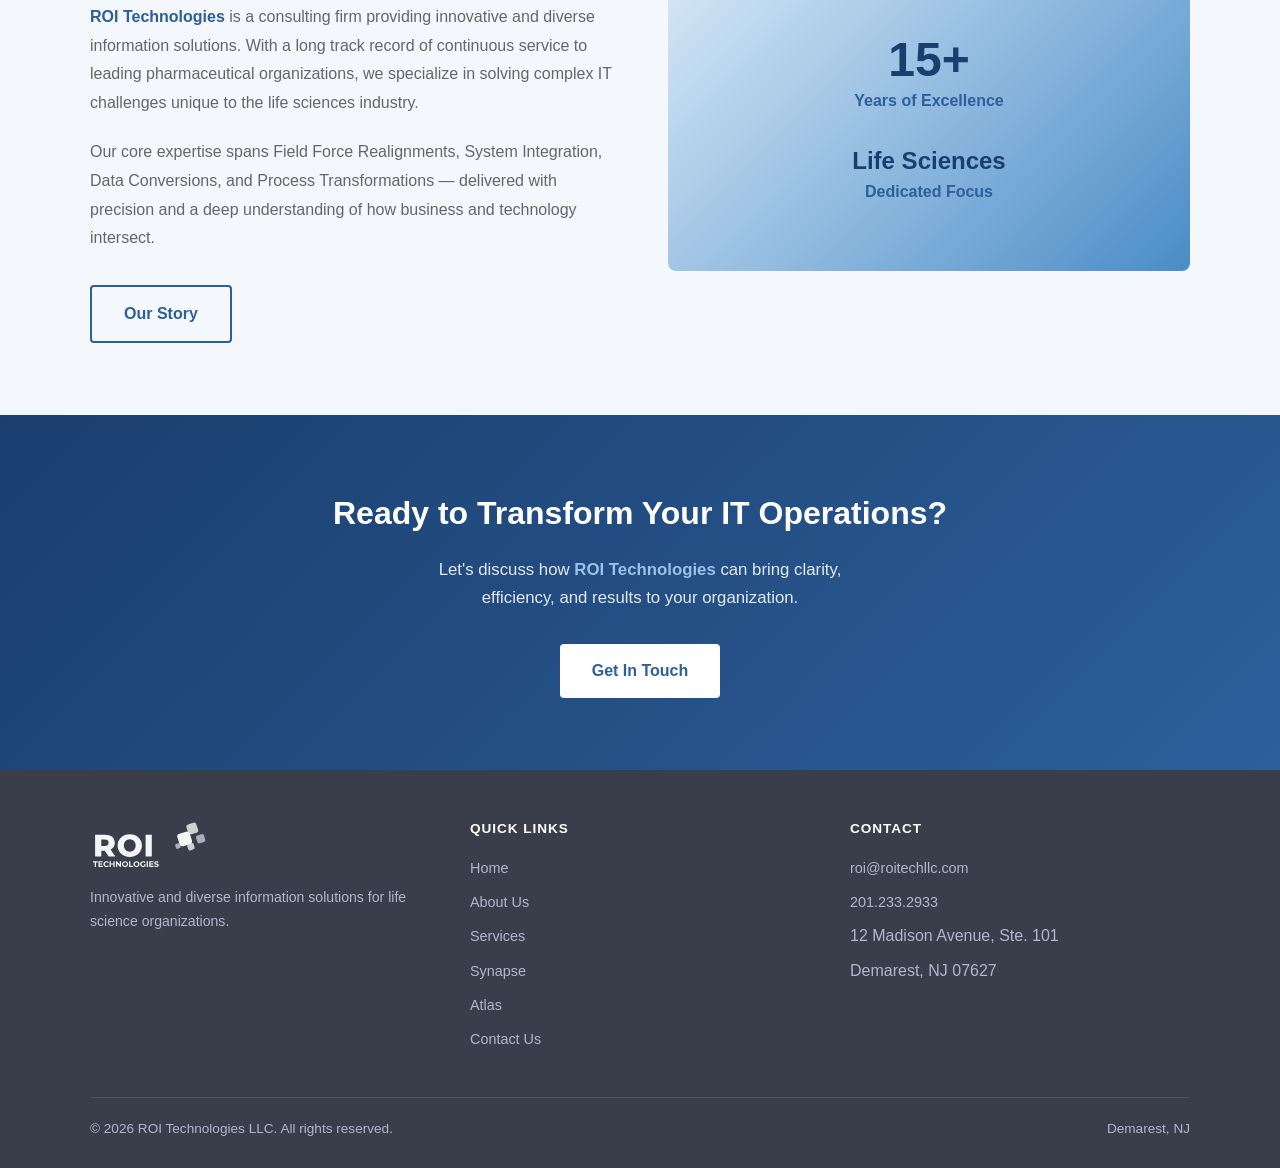
==== commit ef38d38d: "Replace raster logo with clean vector (nav + footer, light + dark variants) Co-Authored-By: Claude O" ====
--- a/index.html
+++ b/index.html
@@ -16,7 +16,7 @@
   <header>
     <nav>
       <a class="nav-logo" href="index.html">
-        <img src="images/RT_LOGO_HIGH_RES.png" alt="ROI Technologies" />
+        <img src="images/roi-logo.svg" alt="ROI Technologies" />
       </a>
       <ul class="nav-links">
         <li><a href="index.html" class="active">Home</a></li>
@@ -144,7 +144,7 @@
     <div class="footer-inner">
       <div class="footer-brand">
         <div class="footer-logo-wrap">
-          <img src="images/RT_LOGO_HIGH_RES.png" alt="ROI Technologies" />
+          <img src="images/roi-logo-white.svg" alt="ROI Technologies" />
         </div>
         <p>Innovative and diverse information solutions for life science organizations.</p>
       </div>
--- a/css/styles.css
+++ b/css/styles.css
@@ -93,28 +93,23 @@
   height: 80px;
 }
 
-/* Crop the PNG's built-in white padding so only the logo content shows */
+/* Vector logo — crisp at any size, no cropping needed */
 .nav-logo {
-  display: block;
-  overflow: hidden;
-  width: 148px;
-  height: 80px;
+  display: flex;
+  align-items: center;
   flex-shrink: 0;
 }
 
 .nav-logo img {
-  height: 130px;
+  height: 44px;
   width: auto;
   display: block;
-  margin-top: -20px;
-  margin-left: -14px;
   animation: navLogoIn 0.55s cubic-bezier(0.22, 1, 0.36, 1) both;
-  transition: transform 0.25s ease, filter 0.25s ease;
+  transition: transform 0.25s ease;
 }
 
 .nav-logo:hover img {
   transform: scale(1.04);
-  filter: drop-shadow(0 4px 14px rgba(45, 95, 154, 0.35));
 }
 
 .nav-links {
@@ -715,23 +710,17 @@
   margin-bottom: 36px;
 }
 
-/* Footer logo — crop PNG whitespace, invert to white for dark bg */
+/* Footer logo — white vector variant for the dark footer */
 .footer-logo-wrap {
   display: block;
-  overflow: hidden;
-  width: 148px;
-  height: 66px;
-  margin-bottom: 14px;
+  margin-bottom: 16px;
 }
 
 .footer-logo-wrap img {
-  height: 110px;
+  height: 52px;
   width: auto;
   display: block;
-  margin-top: -18px;
-  margin-left: -14px;
-  filter: brightness(0) invert(1);
-  opacity: 0.85;
+  opacity: 0.95;
 }
 
 .footer-brand p {
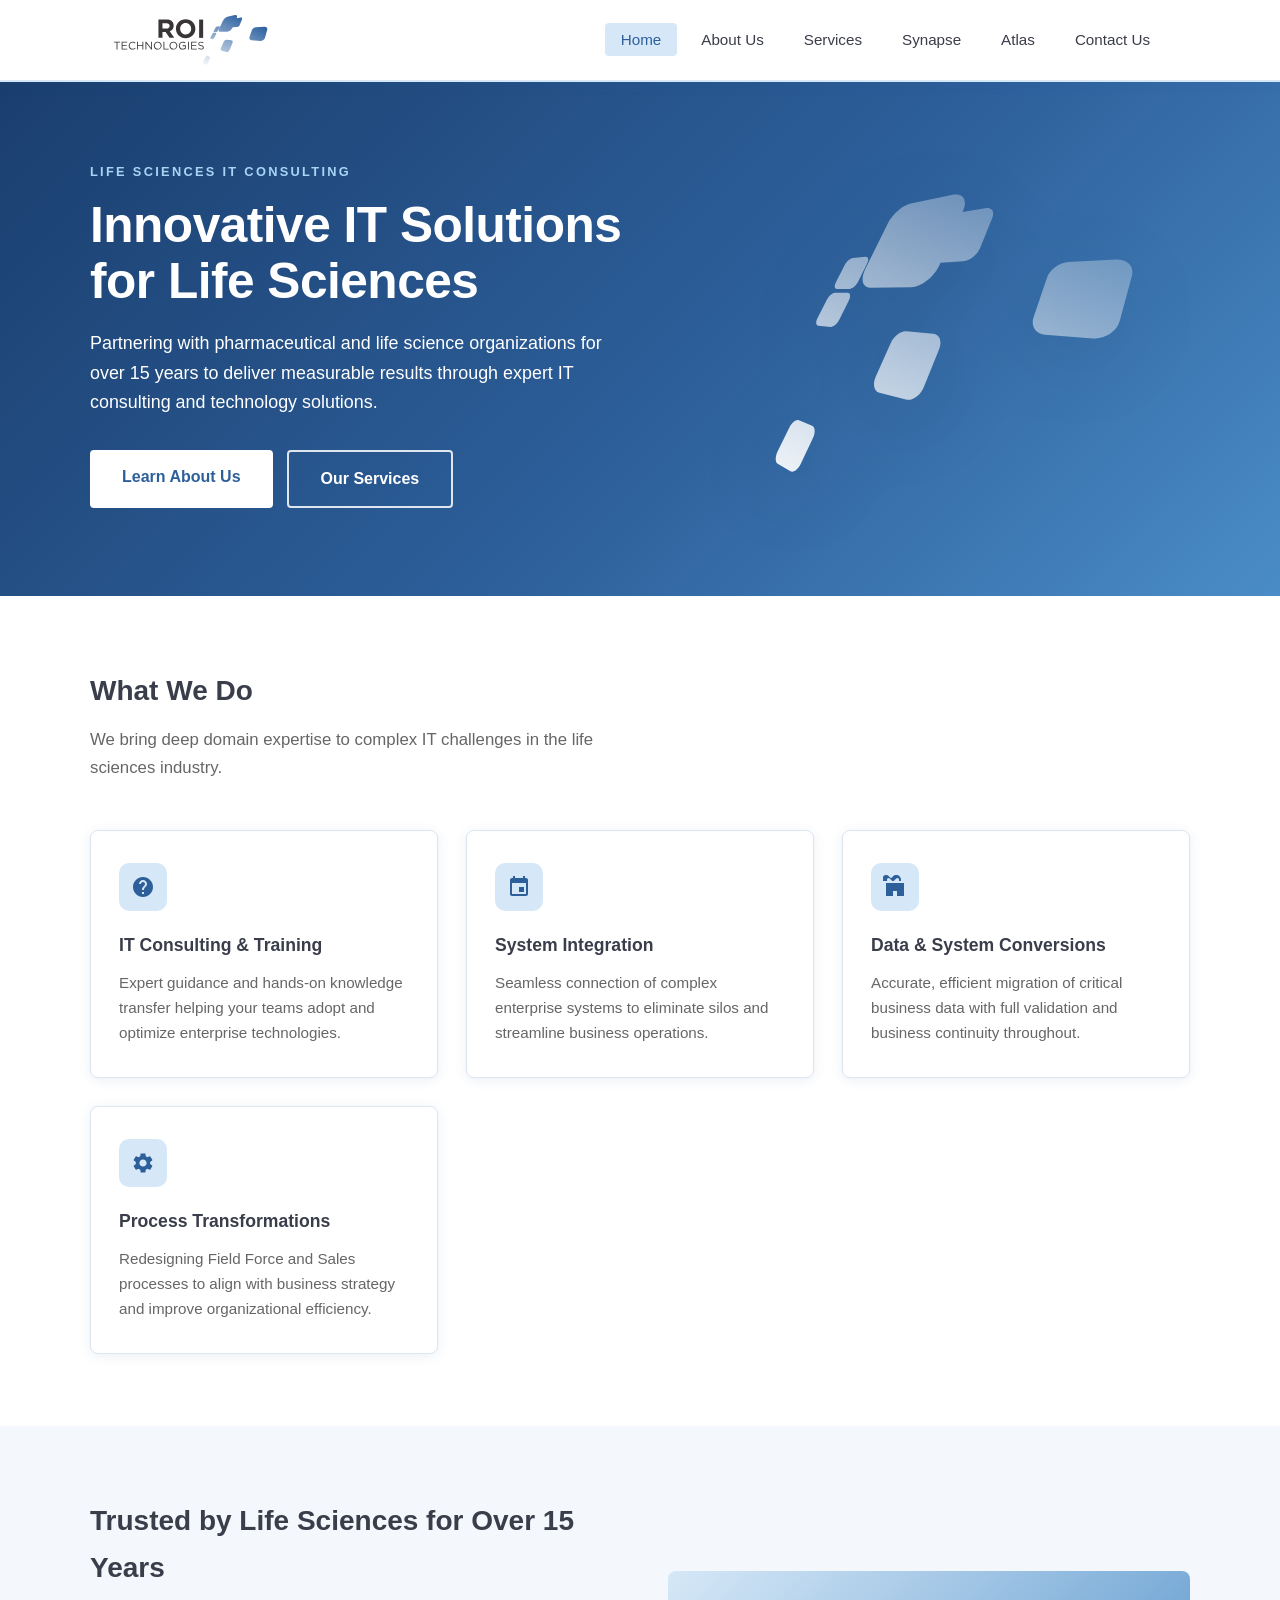
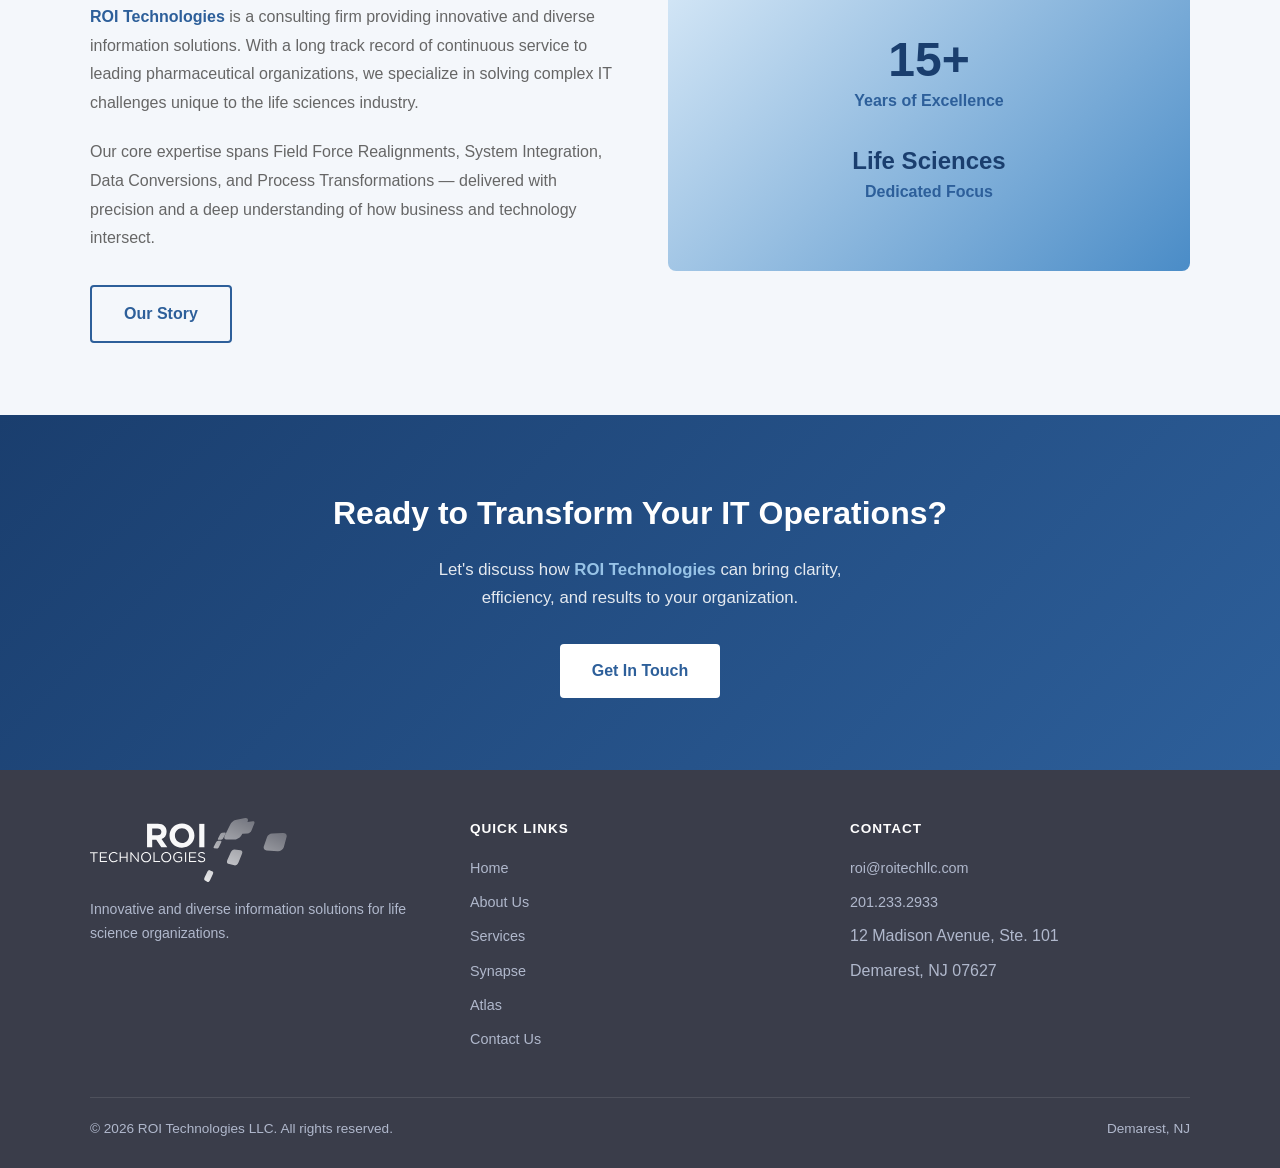
==== commit 52ebd841: "Use authentic brand logo site-wide; feature square motif in hero - Replace recreated logo with clean" ====
--- a/index.html
+++ b/index.html
@@ -42,12 +42,7 @@
         </div>
       </div>
       <div class="hero-art" aria-hidden="true">
-        <svg viewBox="0 0 220 210" xmlns="http://www.w3.org/2000/svg">
-          <rect class="ha ha-1" x="22" y="58" width="82" height="82" rx="18" />
-          <rect class="ha ha-2" x="90" y="20" width="66" height="66" rx="15" />
-          <rect class="ha ha-3" x="126" y="96" width="54" height="54" rx="13" />
-          <rect class="ha ha-4" x="68" y="128" width="44" height="44" rx="11" />
-        </svg>
+        <img src="images/roi-squares-white.svg" alt="" />
       </div>
     </div>
   </section>
--- a/css/styles.css
+++ b/css/styles.css
@@ -101,7 +101,7 @@
 }
 
 .nav-logo img {
-  height: 44px;
+  height: 50px;
   width: auto;
   display: block;
   animation: navLogoIn 0.55s cubic-bezier(0.22, 1, 0.36, 1) both;
@@ -204,35 +204,29 @@
   transform: translateY(-1px);
 }
 
-/* Hero art — the brand's square motif, enlarged and gently floating */
+/* Hero art — the brand's authentic square motif, enlarged and gently floating */
 .hero-art {
   display: flex;
   justify-content: center;
   align-items: center;
-}
-
-.hero-art svg {
+  animation: fadeUp 0.7s ease both 0.2s;
+}
+
+.hero-art img {
   width: 100%;
-  max-width: 320px;
+  max-width: 380px;
   height: auto;
-  overflow: visible;
-  animation: fadeUp 0.7s ease both;
-  animation-delay: 0.2s;
-}
-
-.hero-art .ha {
-  transform-box: fill-box;
-  transform-origin: center;
-}
-
-.ha-1 { fill: #ffffff; opacity: 0.95; animation: heroFloat 7s  ease-in-out infinite 0s;   }
-.ha-2 { fill: #bcdcf6; opacity: 0.92; animation: heroFloat 9s  ease-in-out infinite 0.6s; }
-.ha-3 { fill: #ffffff; opacity: 0.55; animation: heroFloat 8s  ease-in-out infinite 1.2s; }
-.ha-4 { fill: #6fb0e4; opacity: 0.92; animation: heroFloat 10s ease-in-out infinite 0.3s; }
-
-@keyframes heroFloat {
-  0%, 100% { transform: rotate(16deg) translateY(0); }
-  50%      { transform: rotate(19deg) translateY(-12px); }
+  filter: drop-shadow(0 18px 40px rgba(0, 0, 0, 0.18));
+  animation: heroBob 8s ease-in-out infinite;
+}
+
+@keyframes heroBob {
+  0%, 100% { transform: translateY(0); }
+  50%      { transform: translateY(-14px); }
+}
+
+@media (prefers-reduced-motion: reduce) {
+  .hero-art img { animation: none; }
 }
 
 
@@ -717,10 +711,10 @@
 }
 
 .footer-logo-wrap img {
-  height: 52px;
+  height: 64px;
   width: auto;
   display: block;
-  opacity: 0.95;
+  opacity: 0.97;
 }
 
 .footer-brand p {
@@ -803,7 +797,7 @@
 
   .hero-art { order: -1; margin-bottom: 8px; }
 
-  .hero-art svg { max-width: 190px; }
+  .hero-art img { max-width: 210px; }
 
   .stat-row { gap: 28px; }
 }
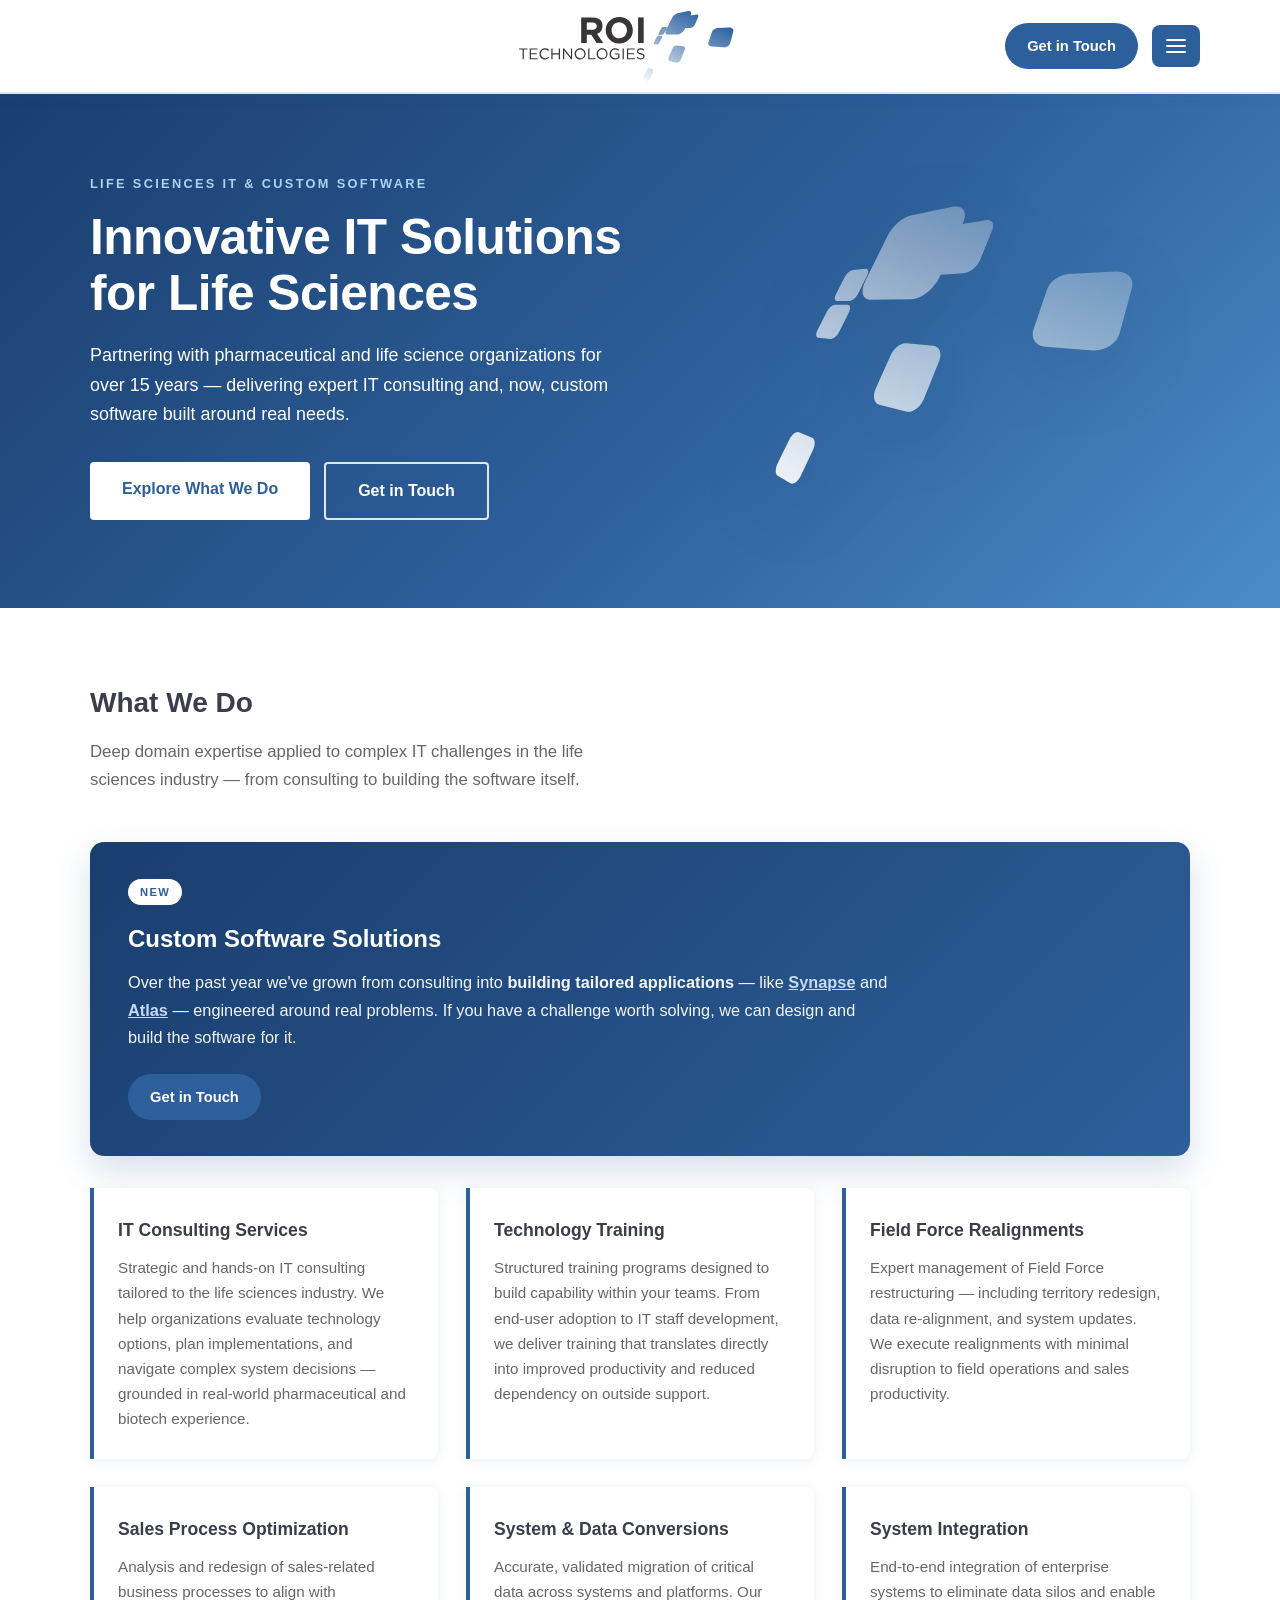
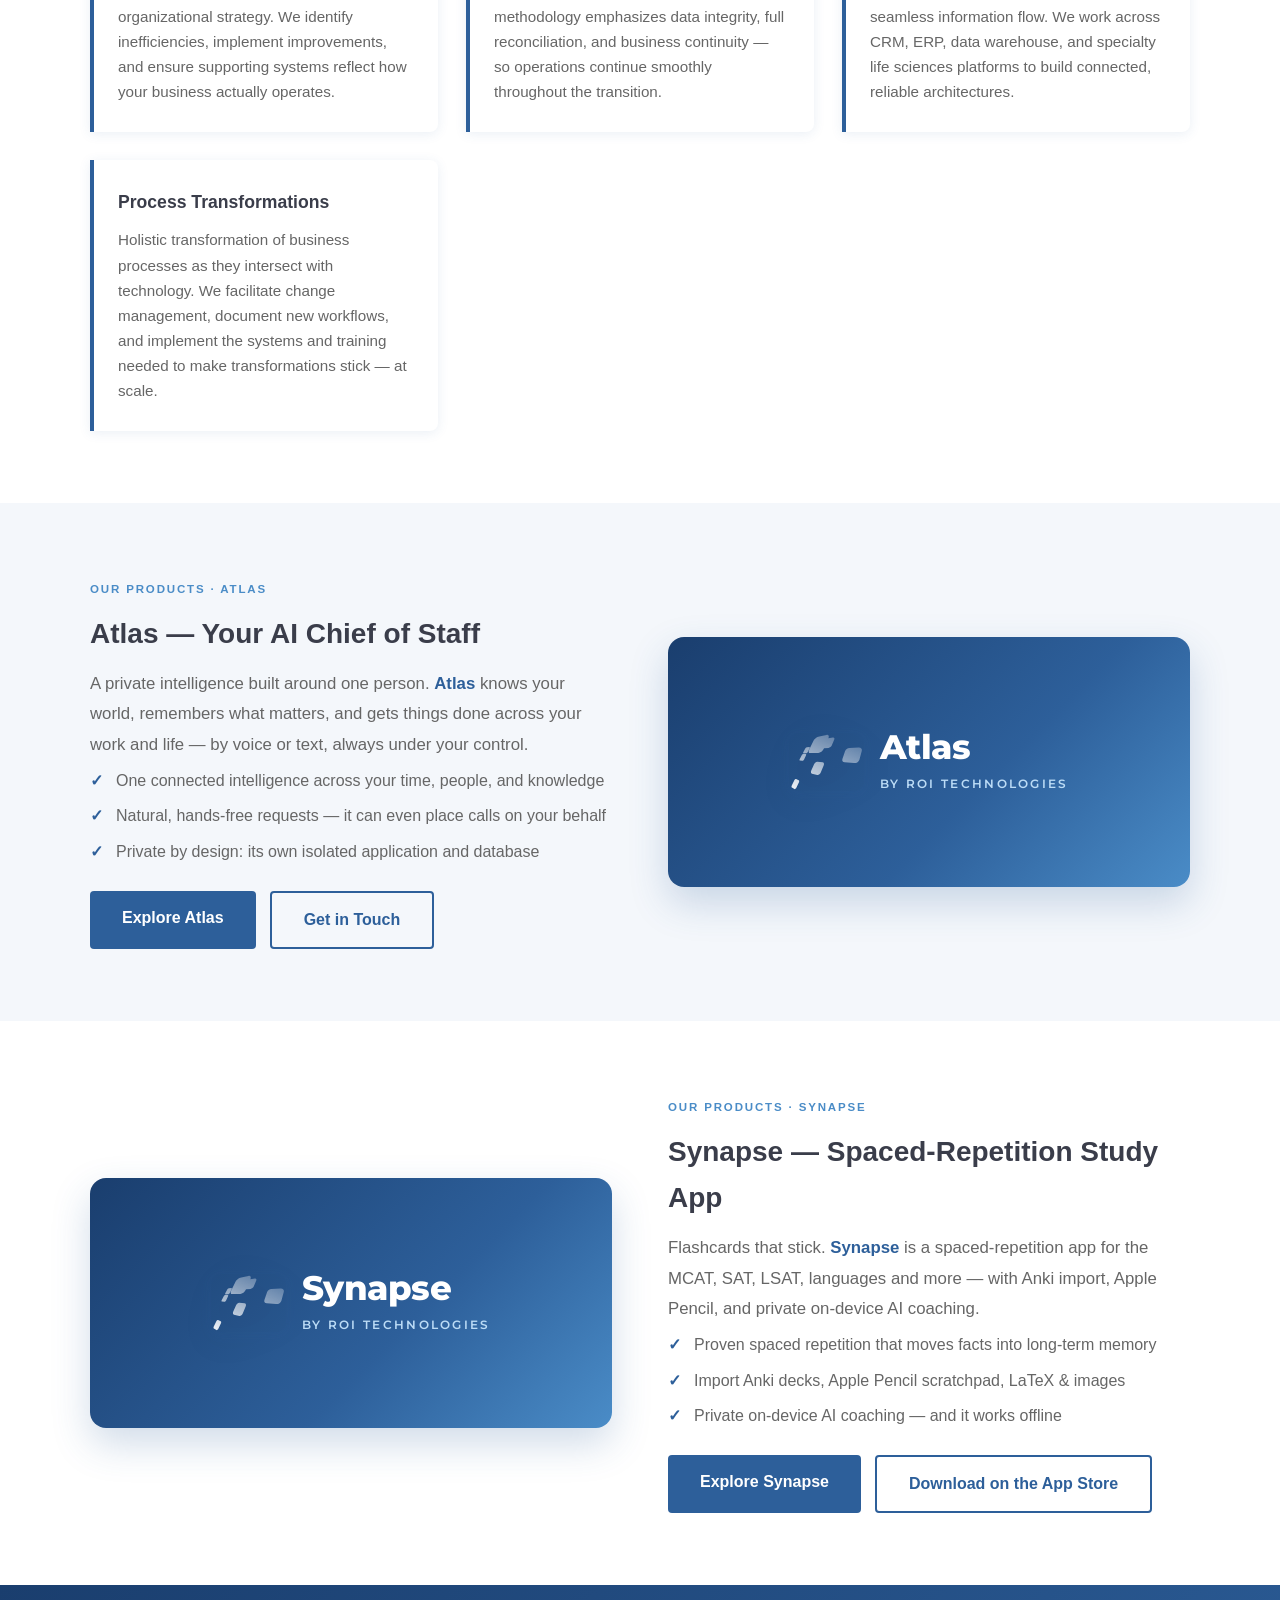
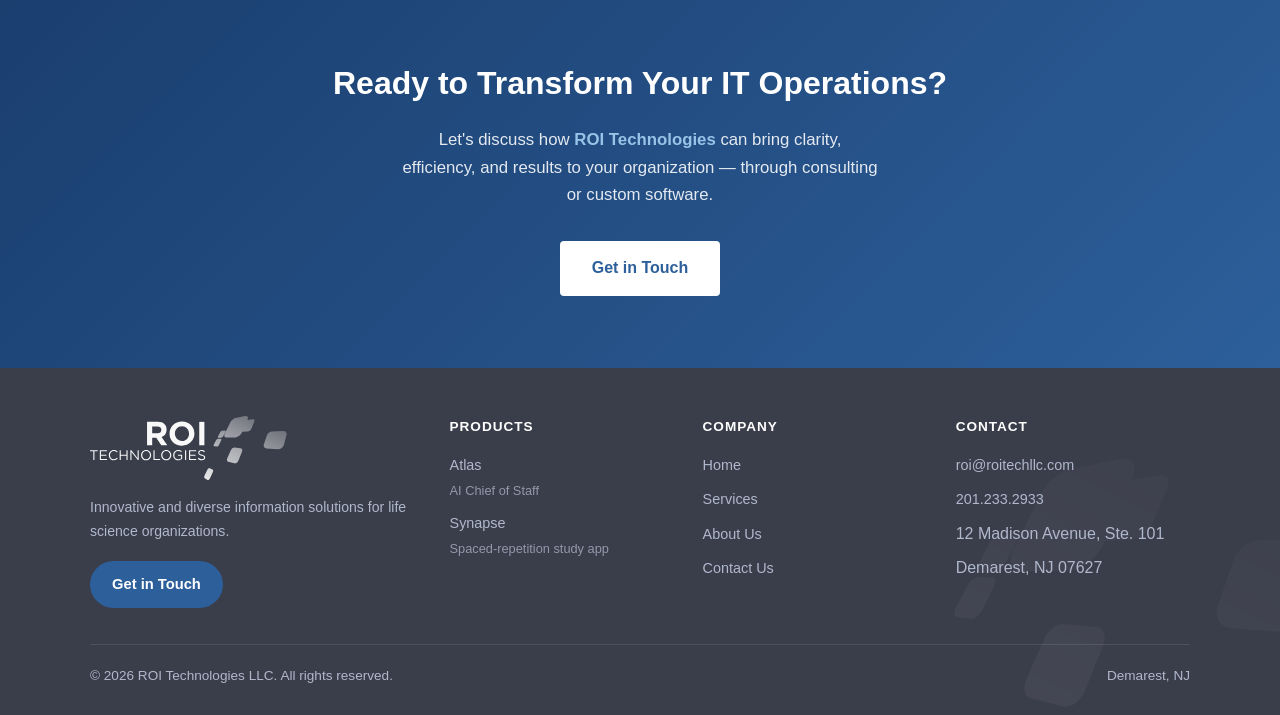
==== commit e5cafede: "Redesign: single-page home, Option B header, richer footer, custom-solutions tile - Option B header " ====
--- a/index.html
+++ b/index.html
@@ -3,8 +3,11 @@
 <head>
   <meta charset="UTF-8" />
   <meta name="viewport" content="width=device-width, initial-scale=1.0" />
-  <title>ROI Technologies — IT Consulting for Life Sciences</title>
-  <meta name="description" content="ROI Technologies is an IT consulting firm specializing in life science organizations. 15+ years delivering system integrations, data conversions, and process transformations." />
+  <title>ROI Technologies — IT Consulting &amp; Custom Software for Life Sciences</title>
+  <meta name="description" content="ROI Technologies is an IT consulting and custom software firm for life science organizations. 15+ years delivering system integrations, data conversions, process transformations — and now custom applications like Synapse and Atlas." />
+  <link rel="preconnect" href="https://fonts.googleapis.com" />
+  <link rel="preconnect" href="https://fonts.gstatic.com" crossorigin />
+  <link href="https://fonts.googleapis.com/css2?family=Montserrat:wght@600;800&display=swap" rel="stylesheet" />
   <link rel="stylesheet" href="css/styles.css" />
   <link rel="icon" href="favicon.ico" sizes="any" />
   <link rel="icon" href="favicon.svg" type="image/svg+xml" />
@@ -12,33 +15,40 @@
 </head>
 <body>
 
-  <!-- NAVIGATION -->
-  <header>
-    <nav>
-      <a class="nav-logo" href="index.html">
+  <!-- HEADER (Option B: centered logo + CTA + menu) -->
+  <header class="site-header">
+    <div class="header-bar">
+      <span class="header-spacer" aria-hidden="true"></span>
+      <a class="header-logo" href="index.html#home" aria-label="ROI Technologies — home">
         <img src="images/roi-logo.svg" alt="ROI Technologies" />
       </a>
-      <ul class="nav-links">
-        <li><a href="index.html" class="active">Home</a></li>
-        <li><a href="about.html">About Us</a></li>
-        <li><a href="services.html">Services</a></li>
-        <li><a href="synapse.html">Synapse</a></li>
-        <li><a href="atlas.html">Atlas</a></li>
-        <li><a href="contact.html">Contact Us</a></li>
-      </ul>
+      <div class="header-actions">
+        <a class="cta" href="contact.html">Get in Touch</a>
+        <button class="hmb" id="menu-toggle" aria-label="Open menu" aria-controls="nav-menu" aria-expanded="false">
+          <span></span><span></span><span></span>
+        </button>
+      </div>
+    </div>
+    <nav class="nav-menu" id="nav-menu" aria-label="Primary">
+      <a href="index.html#home">Home</a>
+      <a href="index.html#services">Services</a>
+      <a href="index.html#atlas">Atlas</a>
+      <a href="index.html#synapse">Synapse</a>
+      <a href="about.html">About Us</a>
+      <a class="menu-cta" href="contact.html">Get in Touch</a>
     </nav>
   </header>
 
   <!-- HERO -->
-  <section class="hero">
+  <section class="hero" id="home">
     <div class="hero-inner">
       <div class="hero-copy">
-        <span class="hero-eyebrow">Life Sciences IT Consulting</span>
+        <span class="hero-eyebrow">Life Sciences IT &amp; Custom Software</span>
         <h1>Innovative IT Solutions<br>for Life Sciences</h1>
-        <p>Partnering with pharmaceutical and life science organizations for over 15 years to deliver measurable results through expert IT consulting and technology solutions.</p>
+        <p>Partnering with pharmaceutical and life science organizations for over 15 years — delivering expert IT consulting and, now, custom software built around real needs.</p>
         <div class="hero-actions">
-          <a href="about.html" class="btn btn-primary">Learn About Us</a>
-          <a href="services.html" class="btn btn-hero-outline">Our Services</a>
+          <a href="#services" class="btn btn-primary">Explore What We Do</a>
+          <a href="contact.html" class="btn btn-hero-outline">Get in Touch</a>
         </div>
       </div>
       <div class="hero-art" aria-hidden="true">
@@ -47,80 +57,113 @@
     </div>
   </section>
 
-  <!-- SERVICE HIGHLIGHTS -->
-  <section>
+  <!-- SERVICES -->
+  <section id="services">
     <div class="section-inner">
       <h2 class="section-title">What We Do</h2>
-      <p class="section-subtitle">We bring deep domain expertise to complex IT challenges in the life sciences industry.</p>
-
-      <div class="cards">
-        <div class="card">
-          <div class="card-icon">
-            <!-- consulting icon -->
-            <svg viewBox="0 0 24 24" xmlns="http://www.w3.org/2000/svg">
-              <path d="M12 2C6.48 2 2 6.48 2 12s4.48 10 10 10 10-4.48 10-10S17.52 2 12 2zm1 17h-2v-2h2v2zm2.07-7.75l-.9.92C13.45 12.9 13 13.5 13 15h-2v-.5c0-1.1.45-2.1 1.17-2.83l1.24-1.26c.37-.36.59-.86.59-1.41 0-1.1-.9-2-2-2s-2 .9-2 2H8c0-2.21 1.79-4 4-4s4 1.79 4 4c0 .88-.36 1.68-.93 2.25z"/>
-            </svg>
-          </div>
-          <h3>IT Consulting &amp; Training</h3>
-          <p>Expert guidance and hands-on knowledge transfer helping your teams adopt and optimize enterprise technologies.</p>
-        </div>
-
-        <div class="card">
-          <div class="card-icon">
-            <!-- integration icon -->
-            <svg viewBox="0 0 24 24" xmlns="http://www.w3.org/2000/svg">
-              <path d="M17 12h-5v5h5v-5zM16 1v2H8V1H6v2H5c-1.11 0-1.99.9-1.99 2L3 19c0 1.1.89 2 2 2h14c1.1 0 2-.9 2-2V5c0-1.1-.9-2-2-2h-1V1h-2zm3 18H5V8h14v11z"/>
-            </svg>
-          </div>
+      <p class="section-subtitle">Deep domain expertise applied to complex IT challenges in the life sciences industry — from consulting to building the software itself.</p>
+
+      <!-- Custom Solutions feature -->
+      <div class="feature-tile">
+        <span class="feature-badge">New</span>
+        <h3>Custom Software Solutions</h3>
+        <p>Over the past year we've grown from consulting into <strong>building tailored applications</strong> — like <a href="#synapse">Synapse</a> and <a href="#atlas">Atlas</a> — engineered around real problems. If you have a challenge worth solving, we can design and build the software for it.</p>
+        <a href="contact.html" class="cta">Get in Touch</a>
+      </div>
+
+      <div class="services-grid">
+        <div class="service-item">
+          <h3>IT Consulting Services</h3>
+          <p>Strategic and hands-on IT consulting tailored to the life sciences industry. We help organizations evaluate technology options, plan implementations, and navigate complex system decisions — grounded in real-world pharmaceutical and biotech experience.</p>
+        </div>
+        <div class="service-item">
+          <h3>Technology Training</h3>
+          <p>Structured training programs designed to build capability within your teams. From end-user adoption to IT staff development, we deliver training that translates directly into improved productivity and reduced dependency on outside support.</p>
+        </div>
+        <div class="service-item">
+          <h3>Field Force Realignments</h3>
+          <p>Expert management of Field Force restructuring — including territory redesign, data re-alignment, and system updates. We execute realignments with minimal disruption to field operations and sales productivity.</p>
+        </div>
+        <div class="service-item">
+          <h3>Sales Process Optimization</h3>
+          <p>Analysis and redesign of sales-related business processes to align with organizational strategy. We identify inefficiencies, implement improvements, and ensure supporting systems reflect how your business actually operates.</p>
+        </div>
+        <div class="service-item">
+          <h3>System &amp; Data Conversions</h3>
+          <p>Accurate, validated migration of critical data across systems and platforms. Our methodology emphasizes data integrity, full reconciliation, and business continuity — so operations continue smoothly throughout the transition.</p>
+        </div>
+        <div class="service-item">
           <h3>System Integration</h3>
-          <p>Seamless connection of complex enterprise systems to eliminate silos and streamline business operations.</p>
-        </div>
-
-        <div class="card">
-          <div class="card-icon">
-            <!-- data icon -->
-            <svg viewBox="0 0 24 24" xmlns="http://www.w3.org/2000/svg">
-              <path d="M20 6h-2.18c.07-.44.18-.86.18-1.3C18 2.12 15.88 0 13.3 0c-1.3 0-2.49.52-3.39 1.39L8 3.35 6.09 1.39C5.19.52 4 0 2.7 0 1.12 0-.01 1.12-.01 2.7c0 .44.12.86.18 1.3H-2v2h24V6zm-11.1 0H4.18C4.07 5.57 4 5.14 4 4.7c0-.88.72-1.6 1.6-1.6.44 0 .83.18 1.12.47l2.3 2.28-.12.15zM16 4.7c0 .44-.07.87-.18 1.3h-4.72l-.12-.15 2.3-2.28c.29-.29.68-.47 1.12-.47.88 0 1.6.72 1.6 1.6zM3 8v13h7v-5h4v5h7V8H3z"/>
-            </svg>
-          </div>
-          <h3>Data &amp; System Conversions</h3>
-          <p>Accurate, efficient migration of critical business data with full validation and business continuity throughout.</p>
-        </div>
-
-        <div class="card">
-          <div class="card-icon">
-            <!-- process icon -->
-            <svg viewBox="0 0 24 24" xmlns="http://www.w3.org/2000/svg">
-              <path d="M19.14 12.94c.04-.3.06-.61.06-.94 0-.32-.02-.64-.07-.94l2.03-1.58c.18-.14.23-.41.12-.61l-1.92-3.32c-.12-.22-.37-.29-.59-.22l-2.39.96c-.5-.38-1.03-.7-1.62-.94l-.36-2.54c-.04-.24-.24-.41-.48-.41h-3.84c-.24 0-.43.17-.47.41l-.36 2.54c-.59.24-1.13.57-1.62.94l-2.39-.96c-.22-.08-.47 0-.59.22L2.74 8.87c-.12.21-.08.47.12.61l2.03 1.58c-.05.3-.09.63-.09.94s.02.64.07.94l-2.03 1.58c-.18.14-.23.41-.12.61l1.92 3.32c.12.22.37.29.59.22l2.39-.96c.5.38 1.03.7 1.62.94l.36 2.54c.05.24.24.41.48.41h3.84c.24 0 .44-.17.47-.41l.36-2.54c.59-.24 1.13-.56 1.62-.94l2.39.96c.22.08.47 0 .59-.22l1.92-3.32c.12-.22.07-.47-.12-.61l-2.01-1.58zM12 15.6c-1.98 0-3.6-1.62-3.6-3.6s1.62-3.6 3.6-3.6 3.6 1.62 3.6 3.6-1.62 3.6-3.6 3.6z"/>
-            </svg>
-          </div>
+          <p>End-to-end integration of enterprise systems to eliminate data silos and enable seamless information flow. We work across CRM, ERP, data warehouse, and specialty life sciences platforms to build connected, reliable architectures.</p>
+        </div>
+        <div class="service-item">
           <h3>Process Transformations</h3>
-          <p>Redesigning Field Force and Sales processes to align with business strategy and improve organizational efficiency.</p>
-        </div>
-      </div>
-    </div>
-  </section>
-
-  <!-- ABOUT SNIPPET -->
-  <section class="bg-light">
+          <p>Holistic transformation of business processes as they intersect with technology. We facilitate change management, document new workflows, and implement the systems and training needed to make transformations stick — at scale.</p>
+        </div>
+      </div>
+    </div>
+  </section>
+
+  <!-- ATLAS -->
+  <section id="atlas" class="bg-light">
     <div class="section-inner">
       <div class="two-col">
         <div>
-          <h2 class="section-title">Trusted by Life Sciences for Over 15 Years</h2>
-          <p style="color: var(--text-light); font-size: 1rem; line-height: 1.8; margin-bottom: 20px;">
-            <span class="brand">ROI Technologies</span> is a consulting firm providing innovative and diverse information solutions. With a long track record of continuous service to leading pharmaceutical organizations, we specialize in solving complex IT challenges unique to the life sciences industry.
+          <span class="product-kicker">Our Products · Atlas</span>
+          <h2 class="section-title">Atlas — Your AI Chief of Staff</h2>
+          <p style="color: var(--text-light); font-size: 1.05rem; line-height: 1.8; margin-bottom: 8px;">
+            A private intelligence built around one person. <span class="brand">Atlas</span> knows your world, remembers what matters, and gets things done across your work and life — by voice or text, always under your control.
           </p>
-          <p style="color: var(--text-light); font-size: 1rem; line-height: 1.8; margin-bottom: 32px;">
-            Our core expertise spans Field Force Realignments, System Integration, Data Conversions, and Process Transformations — delivered with precision and a deep understanding of how business and technology intersect.
+          <ul class="product-points">
+            <li>One connected intelligence across your time, people, and knowledge</li>
+            <li>Natural, hands-free requests — it can even place calls on your behalf</li>
+            <li>Private by design: its own isolated application and database</li>
+          </ul>
+          <div class="hero-actions">
+            <a href="atlas.html" class="btn btn-primary" style="background: var(--blue-dark); color: #fff;">Explore Atlas</a>
+            <a href="contact.html" class="btn btn-outline">Get in Touch</a>
+          </div>
+        </div>
+        <div class="product-card">
+          <div class="product-lockup">
+            <img class="product-mark" src="images/roi-squares-white.svg" alt="" aria-hidden="true" />
+            <div class="product-id">
+              <span class="product-name">Atlas</span>
+              <span class="product-by">by ROI Technologies</span>
+            </div>
+          </div>
+        </div>
+      </div>
+    </div>
+  </section>
+
+  <!-- SYNAPSE -->
+  <section id="synapse">
+    <div class="section-inner">
+      <div class="two-col reverse">
+        <div>
+          <span class="product-kicker">Our Products · Synapse</span>
+          <h2 class="section-title">Synapse — Spaced-Repetition Study App</h2>
+          <p style="color: var(--text-light); font-size: 1.05rem; line-height: 1.8; margin-bottom: 8px;">
+            Flashcards that stick. <span class="brand">Synapse</span> is a spaced-repetition app for the MCAT, SAT, LSAT, languages and more — with Anki import, Apple Pencil, and private on-device AI coaching.
           </p>
-          <a href="about.html" class="btn btn-outline">Our Story</a>
-        </div>
-        <div style="background: linear-gradient(135deg, #d6e8f7 0%, #4a8cc7 100%); border-radius: 8px; min-height: 300px; display: flex; align-items: center; justify-content: center;">
-          <div style="text-align: center; padding: 32px;">
-            <div style="font-size: 3rem; font-weight: 800; color: #1a3e6e; line-height: 1;">15+</div>
-            <div style="font-size: 1rem; color: #2d5f9a; font-weight: 600; margin-top: 4px;">Years of Excellence</div>
-            <div style="margin-top: 32px; font-size: 1.5rem; font-weight: 800; color: #1a3e6e; line-height: 1.2; white-space: nowrap;">Life Sciences</div>
-            <div style="font-size: 1rem; color: #2d5f9a; font-weight: 600; margin-top: 4px;">Dedicated Focus</div>
+          <ul class="product-points">
+            <li>Proven spaced repetition that moves facts into long-term memory</li>
+            <li>Import Anki decks, Apple Pencil scratchpad, LaTeX &amp; images</li>
+            <li>Private on-device AI coaching — and it works offline</li>
+          </ul>
+          <div class="hero-actions">
+            <a href="synapse.html" class="btn btn-primary" style="background: var(--blue-dark); color: #fff;">Explore Synapse</a>
+            <a href="https://apps.apple.com/app/id6780468536" target="_blank" rel="noopener" class="btn btn-outline">Download on the App Store</a>
+          </div>
+        </div>
+        <div class="product-card">
+          <div class="product-lockup">
+            <img class="product-mark" src="images/roi-squares-white.svg" alt="" aria-hidden="true" />
+            <div class="product-id">
+              <span class="product-name">Synapse</span>
+              <span class="product-by">by ROI Technologies</span>
+            </div>
           </div>
         </div>
       </div>
@@ -130,8 +173,8 @@
   <!-- CTA BAND -->
   <section class="cta-band">
     <h2>Ready to Transform Your IT Operations?</h2>
-    <p>Let's discuss how <span class="brand">ROI Technologies</span> can bring clarity, efficiency, and results to your organization.</p>
-    <a href="contact.html" class="btn btn-white">Get In Touch</a>
+    <p>Let's discuss how <span class="brand">ROI Technologies</span> can bring clarity, efficiency, and results to your organization — through consulting or custom software.</p>
+    <a href="contact.html" class="btn btn-white">Get in Touch</a>
   </section>
 
   <!-- FOOTER -->
@@ -142,15 +185,21 @@
           <img src="images/roi-logo-white.svg" alt="ROI Technologies" />
         </div>
         <p>Innovative and diverse information solutions for life science organizations.</p>
+        <a class="cta footer-cta" href="contact.html">Get in Touch</a>
       </div>
       <div class="footer-col">
-        <h4>Quick Links</h4>
+        <h4>Products</h4>
         <ul>
-          <li><a href="index.html">Home</a></li>
+          <li><a href="atlas.html">Atlas<span class="fsub">AI Chief of Staff</span></a></li>
+          <li><a href="synapse.html">Synapse<span class="fsub">Spaced-repetition study app</span></a></li>
+        </ul>
+      </div>
+      <div class="footer-col">
+        <h4>Company</h4>
+        <ul>
+          <li><a href="index.html#home">Home</a></li>
+          <li><a href="index.html#services">Services</a></li>
           <li><a href="about.html">About Us</a></li>
-          <li><a href="services.html">Services</a></li>
-          <li><a href="synapse.html">Synapse</a></li>
-          <li><a href="atlas.html">Atlas</a></li>
           <li><a href="contact.html">Contact Us</a></li>
         </ul>
       </div>
@@ -170,5 +219,6 @@
     </div>
   </footer>
 
+  <script src="js/site.js"></script>
 </body>
 </html>
--- a/css/styles.css
+++ b/css/styles.css
@@ -74,7 +74,9 @@
 
 /* ── NAVIGATION ─────────────────────────────────────────── */
 
-header {
+/* Option B header — big centered logo, CTA + hamburger menu */
+header,
+.site-header {
   background: var(--white);
   border-bottom: 2px solid var(--blue-light);
   position: sticky;
@@ -83,15 +85,116 @@
   box-shadow: var(--shadow);
 }
 
-nav {
-  max-width: 1100px;
+.header-bar {
+  max-width: 1160px;
   margin: 0 auto;
-  padding: 0 24px;
-  display: flex;
-  align-items: center;
-  justify-content: space-between;
-  height: 80px;
-}
+  padding: 0 20px;
+  min-height: 92px;
+  display: grid;
+  grid-template-columns: 1fr auto 1fr;
+  align-items: center;
+  gap: 12px;
+}
+
+.header-logo {
+  justify-self: center;
+  display: block;
+}
+.header-logo img {
+  height: 70px;
+  width: auto;
+  display: block;
+  transition: transform 0.25s ease;
+  animation: navLogoIn 0.55s cubic-bezier(0.22, 1, 0.36, 1) both;
+}
+.header-logo:hover img { transform: scale(1.04); }
+
+.header-actions {
+  justify-self: end;
+  display: flex;
+  align-items: center;
+  gap: 14px;
+}
+
+/* CTA pill — present in header, footer, sections */
+.cta {
+  display: inline-block;
+  background: var(--blue-dark);
+  color: #fff;
+  font-weight: 600;
+  font-size: 0.92rem;
+  padding: 11px 22px;
+  border-radius: 999px;
+  white-space: nowrap;
+  transition: background 0.2s, transform 0.2s;
+}
+.cta:hover { background: #244e80; color: #fff; transform: translateY(-1px); }
+
+/* Hamburger */
+.hmb {
+  width: 48px;
+  height: 42px;
+  border: none;
+  border-radius: 8px;
+  background: var(--blue-dark);
+  cursor: pointer;
+  display: inline-flex;
+  flex-direction: column;
+  align-items: center;
+  justify-content: center;
+  gap: 4px;
+  transition: background 0.2s;
+}
+.hmb:hover { background: #244e80; }
+.hmb span {
+  display: block;
+  width: 20px;
+  height: 2px;
+  background: #fff;
+  border-radius: 2px;
+  transition: transform 0.25s, opacity 0.2s;
+}
+.hmb[aria-expanded="true"] span:nth-child(1) { transform: translateY(6px) rotate(45deg); }
+.hmb[aria-expanded="true"] span:nth-child(2) { opacity: 0; }
+.hmb[aria-expanded="true"] span:nth-child(3) { transform: translateY(-6px) rotate(-45deg); }
+
+/* Dropdown menu panel */
+.nav-menu {
+  position: absolute;
+  top: calc(100% + 8px);
+  right: 20px;
+  min-width: 230px;
+  background: #fff;
+  border: 1px solid var(--border);
+  border-radius: 12px;
+  box-shadow: 0 16px 40px rgba(20, 40, 80, 0.16);
+  padding: 10px;
+  display: none;
+  flex-direction: column;
+  gap: 2px;
+  z-index: 110;
+}
+.nav-menu.open { display: flex; animation: fadeUp 0.18s ease both; }
+.nav-menu a {
+  padding: 11px 16px;
+  border-radius: 8px;
+  color: var(--charcoal);
+  font-weight: 500;
+  font-size: 0.98rem;
+}
+.nav-menu a:hover,
+.nav-menu a.active { background: var(--blue-light); color: var(--blue-dark); }
+.nav-menu .menu-cta {
+  margin-top: 6px;
+  background: var(--blue-dark);
+  color: #fff;
+  text-align: center;
+  font-weight: 600;
+}
+.nav-menu .menu-cta:hover { background: #244e80; color: #fff; }
+
+/* Anchor targets clear the sticky header */
+section[id] { scroll-margin-top: 104px; }
 
 /* Vector logo — crisp at any size, no cropping needed */
 .nav-logo {
@@ -301,6 +404,54 @@
   margin-right: auto;
 }
 
+/* ── PRODUCT LOCKUP (Synapse / Atlas page headers) ──────── */
+.page-header.product-header::after { display: none; } /* drop the generic watermark */
+
+.product-lockup {
+  display: inline-flex;
+  align-items: center;
+  gap: 20px;
+  animation: fadeUp 0.6s ease both;
+}
+
+.product-mark {
+  height: 72px;
+  width: auto;
+  display: block;
+  filter: drop-shadow(0 8px 20px rgba(0, 0, 0, 0.22));
+}
+
+.product-id { text-align: left; }
+
+.product-name {
+  margin: 0;
+  font-family: 'Montserrat', 'Segoe UI', Arial, sans-serif;
+  font-weight: 800;
+  font-size: clamp(2.2rem, 5.2vw, 3.4rem);
+  line-height: 1;
+  letter-spacing: -0.5px;
+  color: var(--white);
+}
+
+.product-by {
+  display: block;
+  margin-top: 8px;
+  font-family: 'Montserrat', 'Segoe UI', Arial, sans-serif;
+  font-weight: 600;
+  text-transform: uppercase;
+  letter-spacing: 0.2em;
+  font-size: 0.72rem;
+  color: #bcdcf6;
+}
+
+.page-header.product-header p { margin-top: 20px; }
+
+@media (max-width: 560px) {
+  .product-lockup { gap: 14px; }
+  .product-mark { height: 54px; }
+  .header-actions .cta { display: none; } /* "Get in Touch" stays in the menu + footer */
+}
+
 /* ── SECTIONS ───────────────────────────────────────────── */
 
 section {
@@ -507,6 +658,79 @@
   font-size: 0.95rem;
   color: var(--text-light);
 }
+
+/* Custom-solutions feature tile (Services section) */
+.feature-tile {
+  background: linear-gradient(135deg, #1a3e6e 0%, #2d5f9a 100%);
+  color: #fff;
+  border-radius: 14px;
+  padding: 36px 38px;
+  margin-bottom: 32px;
+  box-shadow: 0 14px 34px rgba(45, 95, 154, 0.2);
+}
+.feature-badge {
+  display: inline-block;
+  background: #fff;
+  color: var(--blue-dark);
+  font-weight: 700;
+  font-size: 0.7rem;
+  letter-spacing: 0.12em;
+  text-transform: uppercase;
+  padding: 4px 12px;
+  border-radius: 999px;
+  margin-bottom: 14px;
+}
+.feature-tile h3 { font-size: 1.5rem; margin-bottom: 10px; }
+.feature-tile p {
+  font-size: 1.02rem;
+  opacity: 0.95;
+  max-width: 760px;
+  line-height: 1.7;
+  margin-bottom: 22px;
+}
+.feature-tile p a { color: #cfe4f8; font-weight: 700; text-decoration: underline; }
+
+/* Product summary sections (Atlas / Synapse on the home page) */
+.product-kicker {
+  display: inline-block;
+  font-size: 0.72rem;
+  font-weight: 700;
+  letter-spacing: 0.16em;
+  text-transform: uppercase;
+  color: var(--blue-mid);
+  margin-bottom: 12px;
+}
+.product-points {
+  list-style: none;
+  margin: 8px 0 26px;
+}
+.product-points li {
+  position: relative;
+  padding-left: 26px;
+  margin-bottom: 10px;
+  color: var(--text-light);
+  line-height: 1.6;
+}
+.product-points li::before {
+  content: '\2713';
+  position: absolute;
+  left: 0;
+  color: var(--blue-dark);
+  font-weight: 700;
+}
+.product-card {
+  background: linear-gradient(135deg, #1a3e6e 0%, #2d5f9a 60%, #4a8cc7 100%);
+  border-radius: 16px;
+  min-height: 250px;
+  display: flex;
+  align-items: center;
+  justify-content: center;
+  padding: 36px;
+  box-shadow: 0 16px 38px rgba(45, 95, 154, 0.22);
+}
+.product-card .product-lockup { gap: 16px; }
+.product-card .product-mark { height: 58px; }
+.product-card .product-name { font-size: 2.1rem; }
 
 /* ── CONTACT PAGE ───────────────────────────────────────── */
 
@@ -693,15 +917,50 @@
   background: var(--charcoal);
   color: #b0b8cc;
   padding: 48px 24px 28px;
+  position: relative;
+  overflow: hidden;
+}
+
+/* Faint oversized square motif as a brand texture in the footer */
+footer::after {
+  content: '';
+  position: absolute;
+  right: -70px;
+  bottom: -90px;
+  width: 460px;
+  height: 460px;
+  background: url('../images/roi-squares-white.svg') right bottom/contain no-repeat;
+  opacity: 0.07;
+  pointer-events: none;
+  z-index: 0;
+}
+
+.footer-inner,
+.footer-bottom {
+  position: relative;
+  z-index: 1;
 }
 
 .footer-inner {
   max-width: 1100px;
   margin: 0 auto;
   display: grid;
-  grid-template-columns: 1fr 1fr 1fr;
+  grid-template-columns: 1.5fr 1fr 1fr 1.1fr;
   gap: 40px;
   margin-bottom: 36px;
+}
+
+.footer-brand .footer-cta { margin-top: 18px; }
+
+.footer-col ul .fsub {
+  font-size: 0.8rem;
+  opacity: 0.75;
+  display: block;
+  margin-top: 2px;
+}
+
+@media (max-width: 900px) and (min-width: 561px) {
+  .footer-inner { grid-template-columns: 1fr 1fr; }
 }
 
 /* Footer logo — white vector variant for the dark footer */
@@ -770,6 +1029,12 @@
 @media (max-width: 768px) {
   .nav-links { display: none; }
 
+  .header-spacer { display: none; }
+  .header-bar { grid-template-columns: auto 1fr; min-height: 74px; }
+  .header-logo { justify-self: start; }
+  .header-logo img { height: 52px; }
+  .nav-menu { right: 16px; }
+
   .two-col,
   .contact-layout,
   .footer-inner {
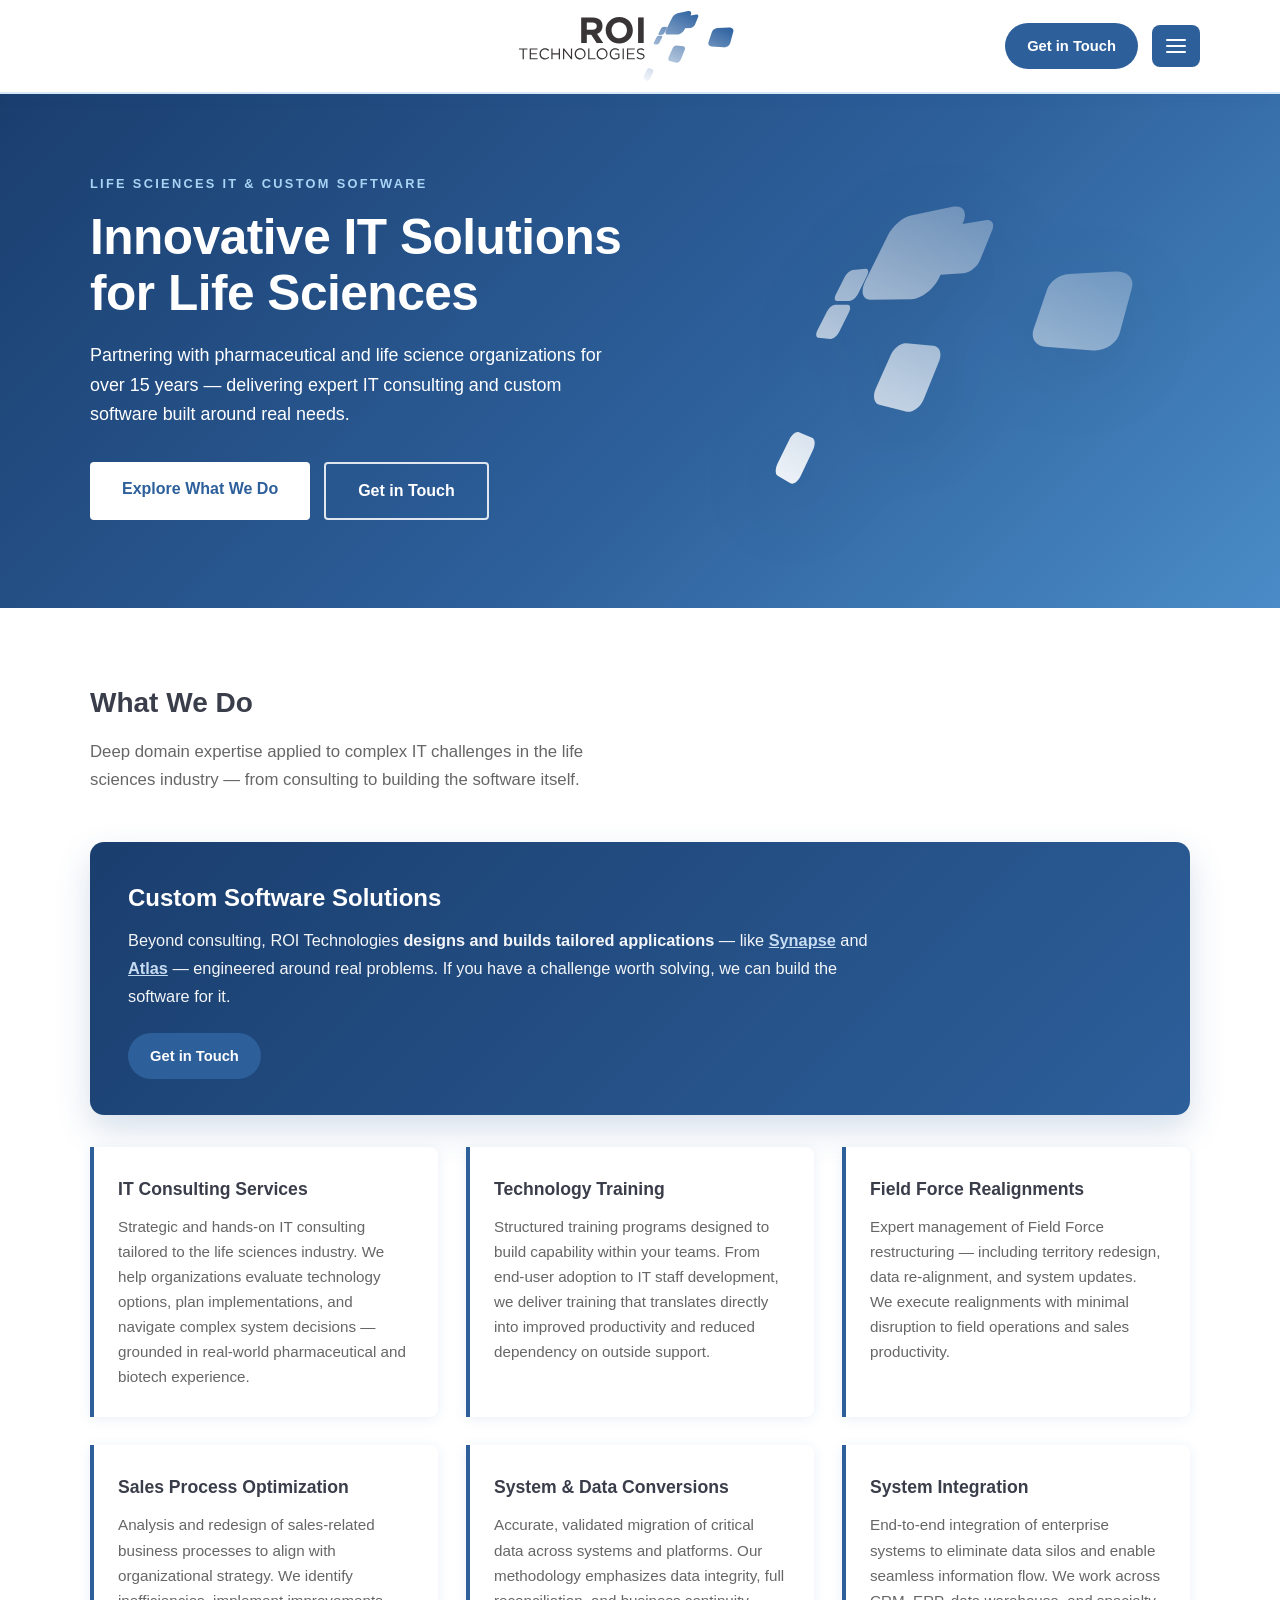
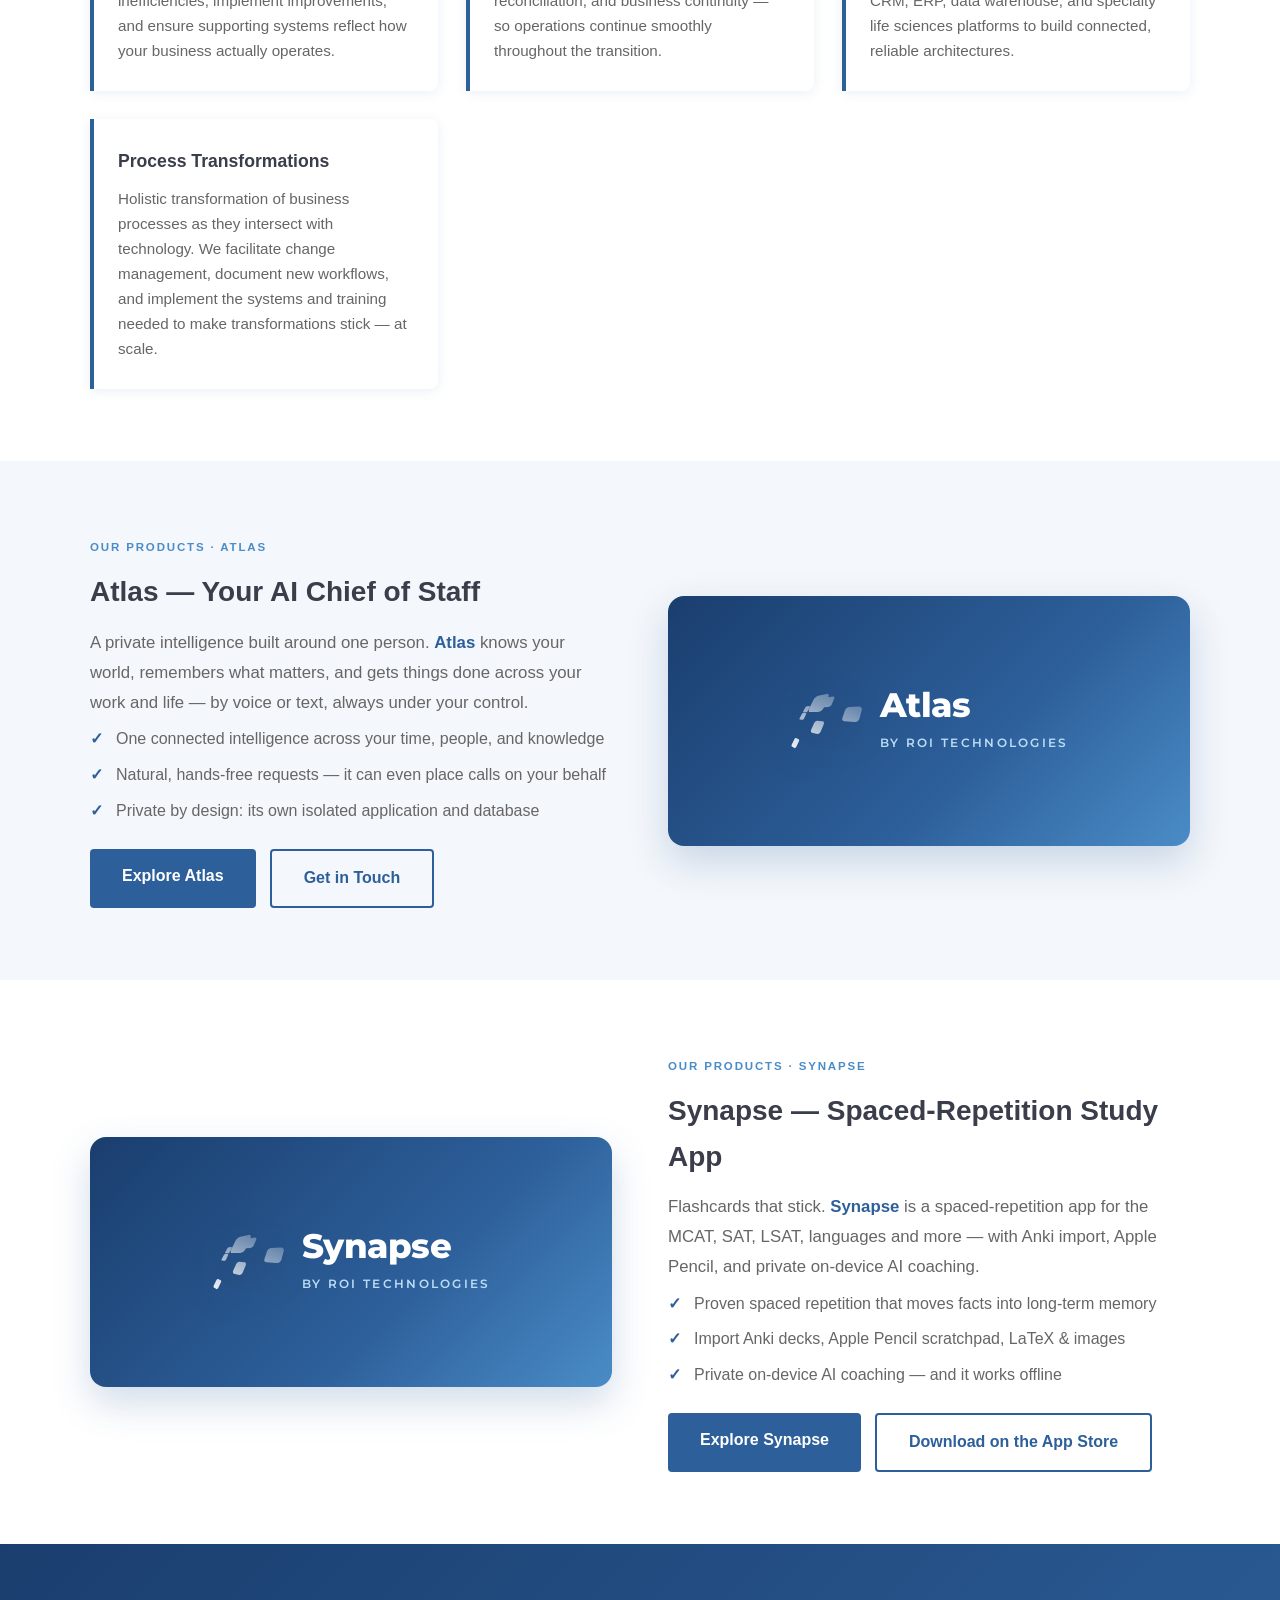
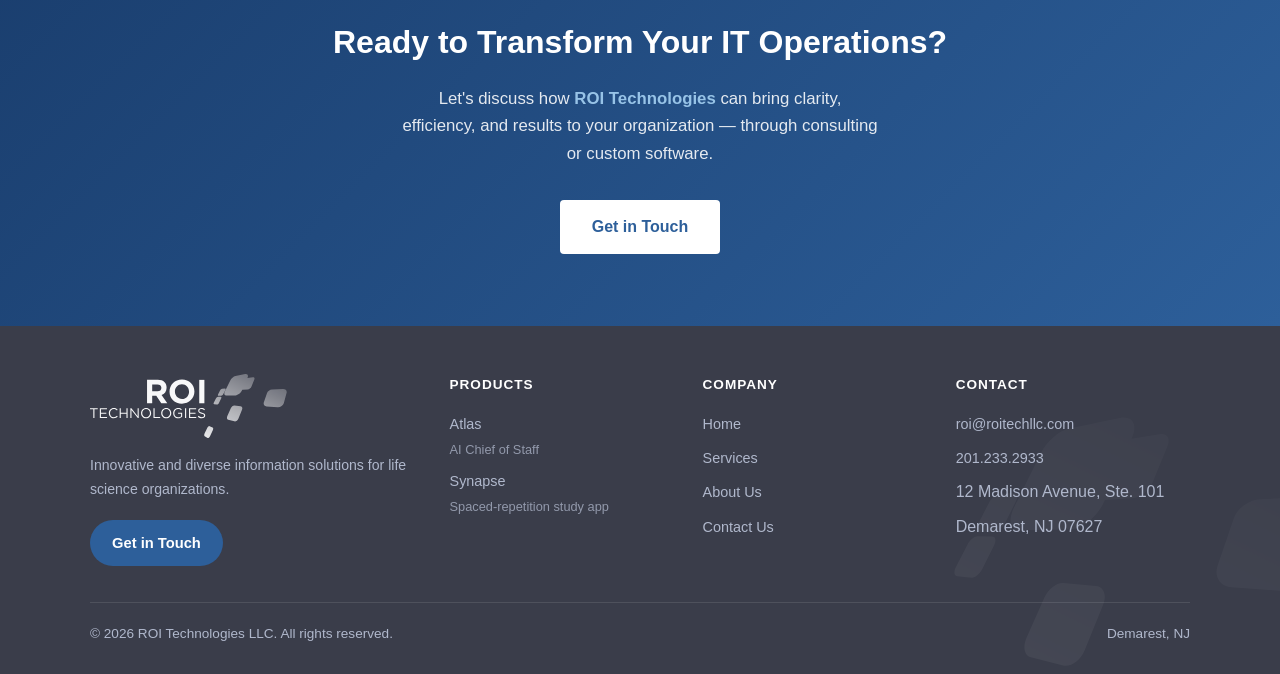
==== commit 3c20f45f: "Frame custom software as a core offering (drop the "new" framing) Remove the New badge and "over the" ====
--- a/index.html
+++ b/index.html
@@ -4,7 +4,7 @@
   <meta charset="UTF-8" />
   <meta name="viewport" content="width=device-width, initial-scale=1.0" />
   <title>ROI Technologies — IT Consulting &amp; Custom Software for Life Sciences</title>
-  <meta name="description" content="ROI Technologies is an IT consulting and custom software firm for life science organizations. 15+ years delivering system integrations, data conversions, process transformations — and now custom applications like Synapse and Atlas." />
+  <meta name="description" content="ROI Technologies is an IT consulting and custom software firm for life science organizations. 15+ years delivering system integrations, data conversions, process transformations, and custom applications like Synapse and Atlas." />
   <link rel="preconnect" href="https://fonts.googleapis.com" />
   <link rel="preconnect" href="https://fonts.gstatic.com" crossorigin />
   <link href="https://fonts.googleapis.com/css2?family=Montserrat:wght@600;800&display=swap" rel="stylesheet" />
@@ -45,7 +45,7 @@
       <div class="hero-copy">
         <span class="hero-eyebrow">Life Sciences IT &amp; Custom Software</span>
         <h1>Innovative IT Solutions<br>for Life Sciences</h1>
-        <p>Partnering with pharmaceutical and life science organizations for over 15 years — delivering expert IT consulting and, now, custom software built around real needs.</p>
+        <p>Partnering with pharmaceutical and life science organizations for over 15 years — delivering expert IT consulting and custom software built around real needs.</p>
         <div class="hero-actions">
           <a href="#services" class="btn btn-primary">Explore What We Do</a>
           <a href="contact.html" class="btn btn-hero-outline">Get in Touch</a>
@@ -65,9 +65,8 @@
 
       <!-- Custom Solutions feature -->
       <div class="feature-tile">
-        <span class="feature-badge">New</span>
         <h3>Custom Software Solutions</h3>
-        <p>Over the past year we've grown from consulting into <strong>building tailored applications</strong> — like <a href="#synapse">Synapse</a> and <a href="#atlas">Atlas</a> — engineered around real problems. If you have a challenge worth solving, we can design and build the software for it.</p>
+        <p>Beyond consulting, ROI Technologies <strong>designs and builds tailored applications</strong> — like <a href="#synapse">Synapse</a> and <a href="#atlas">Atlas</a> — engineered around real problems. If you have a challenge worth solving, we can build the software for it.</p>
         <a href="contact.html" class="cta">Get in Touch</a>
       </div>
 
